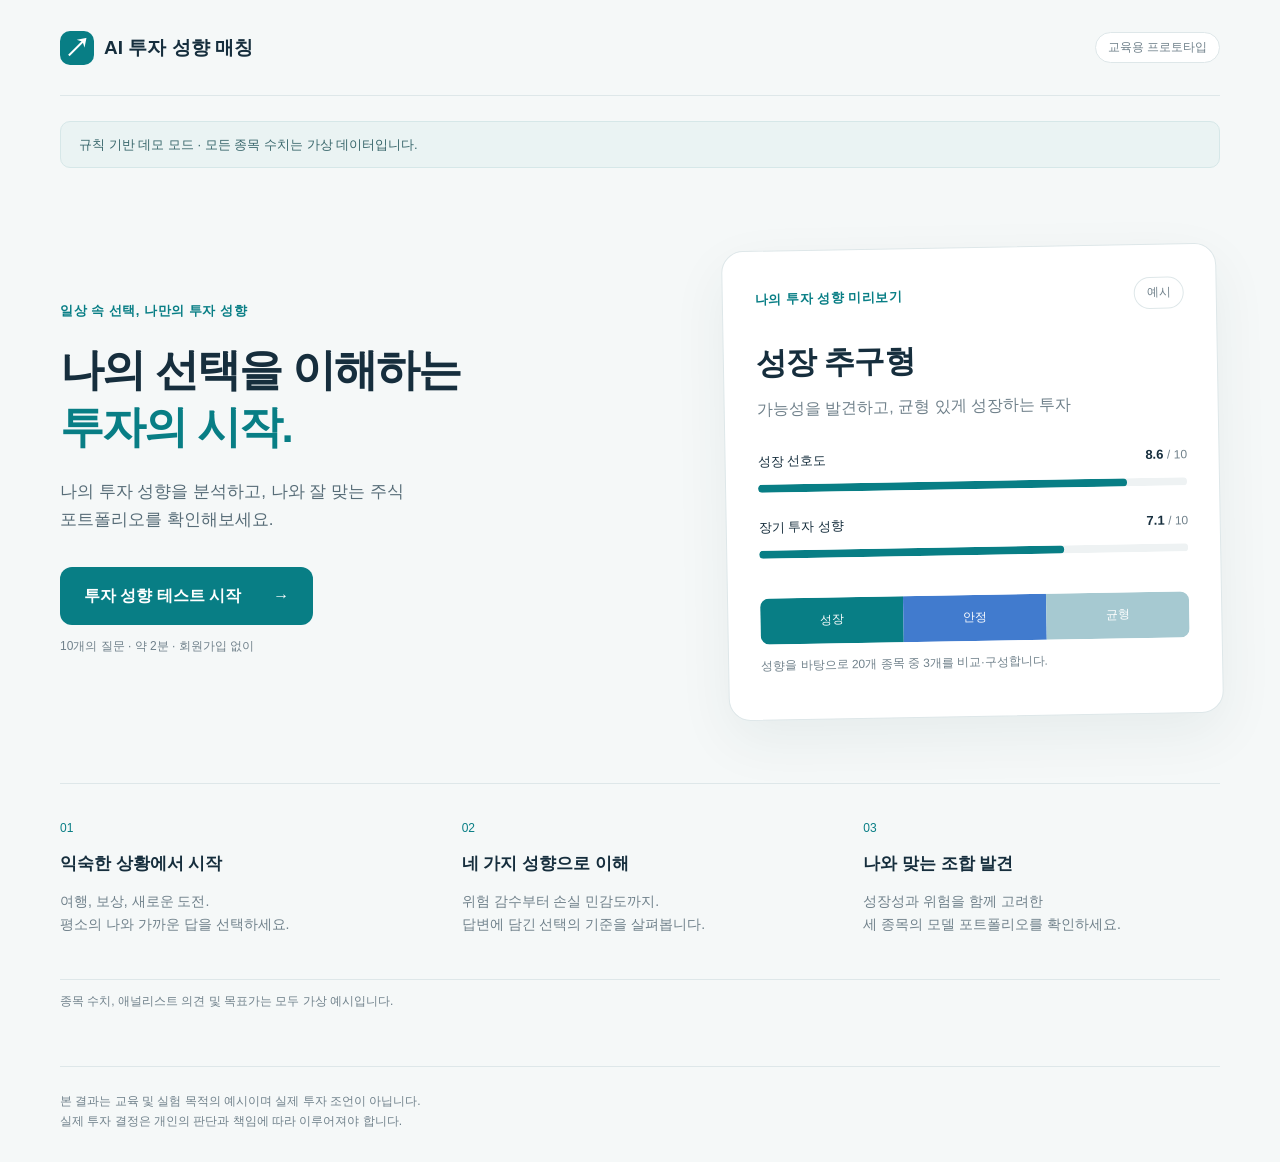
==== index.html @ 491855bf "Add files via upload" ====
<!doctype html><html lang="ko"><head><meta charset="utf-8"><meta name="viewport" content="width=device-width,initial-scale=1"><title>AI 투자 성향 매칭</title><meta name="description" content="10가지 일상 속 선택으로 알아보는 투자 성향과 교육용 모델 포트폴리오"><link rel="stylesheet" href="./static/css/style.css"><script defer src="./static/js/pages-data.js"></script><script defer src="./static/js/pages-logic.js"></script><script defer src="./static/js/pages.js"></script></head><body><header><a class="brand" href="#home"><span class="brand-mark">↗</span> AI 투자 성향 매칭</a><span class="pill">교육용 프로토타입</span></header><main><div class="notice">규칙 기반 데모 모드 · 모든 종목 수치는 가상 데이터입니다.</div><div id="view-home">
<section class="hero"><div><span class="eyebrow">일상 속 선택, 나만의 투자 성향</span><h1>나의 선택을 이해하는<br><em>투자의 시작.</em></h1><p class="lead">나의 투자 성향을 분석하고, 나와 잘 맞는 주식 포트폴리오를 확인해보세요.</p><a class="button" href="#test">투자 성향 테스트 시작 <span>→</span></a><p class="muted small">10개의 질문 · 약 2분 · 회원가입 없이</p></div>
<div class="preview card"><div class="row"><span class="eyebrow">나의 투자 성향 미리보기</span><span class="pill">예시</span></div><h2>성장 추구형</h2><p class="muted">가능성을 발견하고, 균형 있게 성장하는 투자</p><div class="sample-bars"><div><span>성장 선호도</span><b>8.6 <small>/ 10</small></b></div><progress max="10" value="8.6"></progress><div><span>장기 투자 성향</span><b>7.1 <small>/ 10</small></b></div><progress max="10" value="7.1"></progress></div><div class="mini-allocation"><span>성장</span><span>안정</span><span>균형</span></div><p class="small muted">성향을 바탕으로 20개 종목 중 3개를 비교·구성합니다.</p></div></section>
<section class="features"><div><span>01</span><h3>익숙한 상황에서 시작</h3><p>여행, 보상, 새로운 도전.<br>평소의 나와 가까운 답을 선택하세요.</p></div><div><span>02</span><h3>네 가지 성향으로 이해</h3><p>위험 감수부터 손실 민감도까지.<br>답변에 담긴 선택의 기준을 살펴봅니다.</p></div><div><span>03</span><h3>나와 맞는 조합 발견</h3><p>성장성과 위험을 함께 고려한<br>세 종목의 모델 포트폴리오를 확인하세요.</p></div></section><p class="small muted">종목 수치, 애널리스트 의견 및 목표가는 모두 가상 예시입니다.</p>
</div><div id="view-test" hidden><section class="narrow"><div class="page-heading"><span class="eyebrow">나를 알아보는 10가지 선택</span><h1>평소의 나와<br>가장 가까운 답을 골라주세요.</h1><p class="muted">정답은 없어요. 편안하게 선택해주세요.</p></div><form id="quiz" class="card">
<div class="row"><strong id="question-count">질문 1 / 10</strong><span class="muted small">투자 성향 테스트</span></div><progress id="quiz-progress" max="10" value="1"></progress>
<fieldset data-question="0" ><legend>친구와 여행을 간다면 어떤 쪽이 더 끌리나요?</legend><label class="option"><input type="radio" name="q1" value="0"><span class="option-letter">A</span><span>일정과 숙소가 모두 확정된 편안한 여행</span></label><label class="option"><input type="radio" name="q1" value="1"><span class="option-letter">B</span><span>계획은 있지만 즉흥적인 선택도 가능한 여행</span></label><label class="option"><input type="radio" name="q1" value="2"><span class="option-letter">C</span><span>변수는 많지만 특별한 경험을 할 수 있는 여행</span></label></fieldset><fieldset data-question="1" hidden><legend>두 가지 이상의 보상 중 하나를 고를 수 있다면?</legend><label class="option"><input type="radio" name="q2" value="0"><span class="option-letter">A</span><span>무조건 5만 원</span></label><label class="option"><input type="radio" name="q2" value="1"><span class="option-letter">B</span><span>50% 확률로 12만 원</span></label><label class="option"><input type="radio" name="q2" value="2"><span class="option-letter">C</span><span>20% 확률로 30만 원</span></label></fieldset><fieldset data-question="2" hidden><legend>사고 싶은 10만 원짜리 물건이 6개월 뒤 7만 원이 된다면?</legend><label class="option"><input type="radio" name="q3" value="0"><span class="option-letter">A</span><span>지금 산다</span></label><label class="option"><input type="radio" name="q3" value="1"><span class="option-letter">B</span><span>조금 고민한다</span></label><label class="option"><input type="radio" name="q3" value="2"><span class="option-letter">C</span><span>6개월 기다린다</span></label></fieldset><fieldset data-question="3" hidden><legend>게임에서 아이템 강화에 실패하면 아이템이 사라질 수도 있다면?</legend><label class="option"><input type="radio" name="q4" value="0"><span class="option-letter">A</span><span>안전한 단계에서 멈춘다</span></label><label class="option"><input type="radio" name="q4" value="1"><span class="option-letter">B</span><span>성공 확률을 보고 몇 번 더 시도한다</span></label><label class="option"><input type="radio" name="q4" value="2"><span class="option-letter">C</span><span>성공하면 강해지므로 계속 도전한다</span></label></fieldset><fieldset data-question="4" hidden><legend>새로운 프로젝트를 고를 때 어떤 쪽이 더 끌리나요?</legend><label class="option"><input type="radio" name="q5" value="0"><span class="option-letter">A</span><span>결과가 예측 가능하고 안정적인 프로젝트</span></label><label class="option"><input type="radio" name="q5" value="1"><span class="option-letter">B</span><span>안정성과 가능성이 적당히 섞인 프로젝트</span></label><label class="option"><input type="radio" name="q5" value="2"><span class="option-letter">C</span><span>실패할 수 있지만 성공하면 크게 주목받는 프로젝트</span></label></fieldset><fieldset data-question="5" hidden><legend>100만 원을 받았는데 당장 쓸 필요는 없다면?</legend><label class="option"><input type="radio" name="q6" value="0"><span class="option-letter">A</span><span>언제든 사용할 수 있는 곳에 둔다</span></label><label class="option"><input type="radio" name="q6" value="1"><span class="option-letter">B</span><span>일부는 보관하고 일부는 장기적으로 묶는다</span></label><label class="option"><input type="radio" name="q6" value="2"><span class="option-letter">C</span><span>오래 기다려도 더 큰 보상을 기대하는 곳에 둔다</span></label></fieldset><fieldset data-question="6" hidden><legend>내가 선택한 것이 20% 정도 손해를 봤다면?</legend><label class="option"><input type="radio" name="q7" value="0"><span class="option-letter">A</span><span>더 큰 손실이 걱정되어 바로 정리한다</span></label><label class="option"><input type="radio" name="q7" value="1"><span class="option-letter">B</span><span>상황을 다시 확인한 후 결정한다</span></label><label class="option"><input type="radio" name="q7" value="2"><span class="option-letter">C</span><span>장기적인 가능성이 있다면 계속 기다린다</span></label></fieldset><fieldset data-question="7" hidden><legend>새로운 기술 제품이 출시되었을 때 나는?</legend><label class="option"><input type="radio" name="q8" value="0"><span class="option-letter">A</span><span>충분히 검증된 후 구매한다</span></label><label class="option"><input type="radio" name="q8" value="1"><span class="option-letter">B</span><span>후기와 평가를 본 뒤 구매한다</span></label><label class="option"><input type="radio" name="q8" value="2"><span class="option-letter">C</span><span>새로운 기술이면 초기부터 사용한다</span></label></fieldset><fieldset data-question="8" hidden><legend>직업을 고른다면 어떤 쪽이 더 끌리나요?</legend><label class="option"><input type="radio" name="q9" value="0"><span class="option-letter">A</span><span>연봉은 일정하지만 매우 안정적인 직업</span></label><label class="option"><input type="radio" name="q9" value="1"><span class="option-letter">B</span><span>안정성과 성과 보상이 적당히 섞인 직업</span></label><label class="option"><input type="radio" name="q9" value="2"><span class="option-letter">C</span><span>수입 변동은 크지만 성공하면 많이 벌 수 있는 직업</span></label></fieldset><fieldset data-question="9" hidden><legend>계획대로 일이 진행되지 않을 때 나는?</legend><label class="option"><input type="radio" name="q10" value="0"><span class="option-letter">A</span><span>최대한 원래 계획으로 돌아가려고 한다</span></label><label class="option"><input type="radio" name="q10" value="1"><span class="option-letter">B</span><span>상황을 보고 유연하게 수정한다</span></label><label class="option"><input type="radio" name="q10" value="2"><span class="option-letter">C</span><span>예상 밖의 변화도 새로운 기회라고 생각한다</span></label></fieldset>
<div class="quiz-nav"><button class="secondary" type="button" id="previous" disabled>← 이전</button><button type="button" id="next">다음 질문 →</button></div><p id="quiz-error" class="error" role="alert"></p></form><p class="small muted">이 데모는 브라우저 안에서만 분석하며 답변을 외부로 전송하지 않습니다.<br>투자 예정 금액은 브라우저에서만 계산하며 전송하지 않습니다.</p><noscript>설문 진행을 위해 JavaScript를 활성화해주세요.</noscript></section></div><div id="view-analyzing" hidden><section class="narrow analysis card" id="analysis"><div class="spinner" aria-hidden="true"></div><span class="eyebrow">나의 선택을 연결하는 중</span><h1 id="analysis-title" aria-live="polite">투자 성향을 분석하고 있습니다...</h1><p class="muted">답변에 담긴 성향과 종목의 특성을 차근차근 비교합니다.</p><ol class="steps"><li id="stage-profile" class="active">투자 성향 분석 중</li><li id="stage-portfolio">주식 데이터 비교 및 포트폴리오 구성 대기</li></ol><progress id="analysis-progress" value="15" max="100"></progress><p class="small muted">규칙 기반 데모 분석을 진행하고 있습니다.</p><p id="analysis-error" class="error" role="alert"></p><a href="#test" class="secondary">테스트로 돌아가기</a></section></div><div id="view-result" hidden></div><noscript>테스트를 이용하려면 브라우저의 JavaScript를 활성화해주세요.</noscript></main><footer>본 결과는 교육 및 실험 목적의 예시이며 실제 투자 조언이 아닙니다.<br>실제 투자 결정은 개인의 판단과 책임에 따라 이루어져야 합니다.</footer></body></html>
---- static/css/style.css ----
:root{--ink:#162e3d;--muted:#70818b;--teal:#087e85;--blue:#417bce;--line:#deE7e9;--bg:#f5f8f8}*{box-sizing:border-box}body{margin:0;background:var(--bg);color:var(--ink);font-family:Pretendard,-apple-system,BlinkMacSystemFont,"Apple SD Gothic Neo","Noto Sans KR",sans-serif;line-height:1.65;word-break:keep-all}header,main,footer{max-width:1160px;margin:auto}header{height:96px;display:flex;align-items:center;justify-content:space-between;border-bottom:1px solid var(--line)}a{color:inherit;text-decoration:none}button,input{font:inherit}button,.button{cursor:pointer;border:0;background:var(--teal);color:white;border-radius:12px;padding:16px 24px;font-weight:700;display:inline-flex;gap:32px;align-items:center;justify-content:center;transition:background .2s}button:hover,.button:hover{background:#05636a}.button{margin-top:20px}button:disabled{opacity:.4;cursor:default}.brand{display:flex;align-items:center;gap:10px;font-weight:800;font-size:19px}.brand-mark{background:var(--teal);color:white;width:34px;height:34px;border-radius:10px;text-align:center;font-size:26px;line-height:34px}.pill{border:1px solid var(--line);background:#fff;border-radius:30px;padding:5px 12px;font-size:12px;color:var(--muted);white-space:nowrap}main{min-height:65vh;padding-top:25px}.notice{background:#eaf3f3;color:#38666b;border:1px solid #d6e7e8;font-size:13px;padding:12px 18px;border-radius:10px;margin-bottom:24px}.hero{display:grid;grid-template-columns:1.2fr 1fr;gap:70px;align-items:center;padding:55px 0 65px}.eyebrow{font-size:13px;color:var(--teal);font-weight:750;letter-spacing:.04em}h1{font-size:44px;line-height:1.3;letter-spacing:-1.8px;margin:18px 0 23px}em{color:var(--teal);font-style:normal}h2{font-size:27px;letter-spacing:-.8px;line-height:1.4}h3{font-size:20px}p{margin:12px 0}.lead{font-size:17px;color:#586d78;max-width:440px}.muted,small{color:var(--muted)}.small,small{font-size:12px}small{font-weight:400}.card{background:white;border:1px solid var(--line);border-radius:22px;padding:32px;box-shadow:0 12px 35px #17353b05}.preview{box-shadow:0 20px 55px #123a4510;transform:rotate(-1deg)}.preview h2{font-size:31px;margin-bottom:8px}.row{display:flex;justify-content:space-between;align-items:center;gap:12px}.sample-bars{padding:16px 0}.sample-bars>div{display:flex;justify-content:space-between;font-size:13px}progress{appearance:none;width:100%;height:8px;border:none;border-radius:8px;overflow:hidden;display:block;margin:12px 0 24px;background:#eef2f3}progress::-webkit-progress-bar{background:#eef2f3}progress::-webkit-progress-value{background:var(--teal);border-radius:8px}progress::-moz-progress-bar{background:var(--teal)}.mini-allocation{display:flex;border-radius:9px;overflow:hidden}.mini-allocation span{padding:13px;width:33.333%;background:var(--teal);color:white;text-align:center;font-size:12px}.mini-allocation span:nth-child(2){background:var(--blue)}.mini-allocation span:nth-child(3){background:#a6c9d1}.features{display:grid;grid-template-columns:repeat(3,1fr);border-top:1px solid var(--line);border-bottom:1px solid var(--line);padding:30px 0;gap:45px}.features span{font-size:12px;color:var(--teal)}.features h3{font-size:17px;margin:10px 0}.features p{font-size:14px;color:var(--muted)}footer{margin:55px auto 30px;padding-top:25px;border-top:1px solid var(--line);font-size:12px;color:var(--muted)}.narrow{max-width:730px;margin:25px auto 0}.page-heading h1{font-size:32px}.page-heading{margin-bottom:30px}fieldset{border:0;padding:15px 0;margin:0;min-width:0}fieldset[hidden]{display:none}legend{font-size:22px;font-weight:700;line-height:1.5;margin-bottom:18px}.option{display:flex;align-items:center;gap:14px;padding:17px 16px;border:1px solid var(--line);border-radius:12px;margin:12px 0;cursor:pointer;font-size:15px}.option input{accent-color:var(--teal);width:17px;height:17px;flex-shrink:0}.option:has(input:checked){border-color:var(--teal);background:#eff8f7}.option-letter{color:var(--teal);font-size:12px;font-weight:700}.quiz-nav{display:flex;justify-content:space-between;gap:12px;margin-top:22px}.secondary{background:white;color:var(--ink);border:1px solid var(--line);border-radius:10px;padding:11px 16px;font-size:13px;display:inline-block}.secondary:hover{background:#eaf1f1}.error{color:#b34440;font-size:13px;min-height:0}.error:empty{display:none}.analysis{text-align:center;margin-top:60px;padding:50px}.analysis h1{font-size:27px}.spinner{width:48px;height:48px;border:4px solid #dceced;border-top-color:var(--teal);border-radius:50%;margin:0 auto 25px;animation:spin 1s linear infinite}@keyframes spin{to{transform:rotate(360deg)}}.steps{list-style:none;padding:15px 0;text-align:left}.steps li{padding:14px 18px;margin:10px 0;border-radius:10px;background:#f5f7f7;color:var(--muted);font-size:14px}.steps .active{background:#edf7f6;color:var(--teal)}.steps .done{color:var(--teal)}.result-heading{margin:20px 0 30px}.result-heading h1{font-size:32px;margin-bottom:0}.result-grid{display:grid;grid-template-columns:.9fr 1.1fr;gap:22px}.profile{background:#ecf5f4}.profile h2{font-size:34px;color:#126870}.profile p{font-size:15px;color:#567078}.scores{margin-top:30px}.scores .row{font-size:13px}.allocation-bar{display:flex;border-radius:13px;overflow:hidden;margin:30px 0 16px;height:65px}.allocation-bar div{display:flex;align-items:center;justify-content:center;background:var(--teal);color:white;font-size:20px;font-weight:700}.allocation-bar div:nth-child(2),.color-2{background:var(--blue)!important}.allocation-bar div:nth-child(3),.color-3{background:#87b2bd!important}.legend{display:flex;justify-content:space-between;gap:10px;font-size:12px}.legend span{display:flex;align-items:center;gap:7px}.legend i{display:inline-block;width:8px;height:8px;border-radius:50%;background:var(--teal)}.amount-box{border-top:1px solid var(--line);margin-top:25px;padding-top:20px}.amount-box label{font-size:13px;font-weight:700}.amount-input{display:flex;align-items:center;gap:10px;background:#f5f8f8;border:1px solid var(--line);border-radius:9px;padding:10px 14px;margin-top:8px}.amount-input input{width:100%;border:0;background:none;font-size:22px;color:var(--ink);outline-offset:4px}.amounts{display:grid;grid-template-columns:repeat(3,1fr);gap:12px;margin-top:18px}.amounts span{font-size:12px;color:var(--muted);display:block}.amounts strong{font-size:14px}.section-heading{display:flex;justify-content:space-between;align-items:center;margin-top:35px}.stock-grid{display:grid;grid-template-columns:repeat(3,1fr);gap:20px}.stock-card{padding:25px}.ticker{display:inline-block;background:var(--teal);color:white;padding:5px 10px;border-radius:7px;font-weight:700;font-size:12px}.stock-card h3{margin-bottom:0}.weight{font-size:38px;letter-spacing:-1px;margin:12px 0}.weight small{font-size:13px;letter-spacing:0;margin-left:5px}dl{font-size:12px}dl div{display:flex;justify-content:space-between;gap:10px;margin:11px 0}dt{color:var(--muted)}dd{margin:0;font-weight:600;text-align:right}.reason{border-top:1px solid var(--line);padding-top:15px;margin-top:20px}.reason h4{font-size:13px;margin:0}.reason p{font-size:13px;color:#647a84;line-height:1.8}.explanation{margin-top:24px}.explanation h2{font-size:22px}.explanation p{font-size:14px}a:focus-visible,button:focus-visible,input:focus-visible{outline:3px solid #62b6cf;outline-offset:4px}@media(max-width:1200px){header,main,footer{margin-left:28px;margin-right:28px}}@media(max-width:760px){header{height:76px}.brand{font-size:15px}.brand-mark{width:29px;height:29px;line-height:29px}.pill{font-size:10px;padding:4px 9px}.hero{grid-template-columns:1fr;gap:30px;padding:30px 0}h1{font-size:35px}.preview{transform:none}.features{gap:20px;grid-template-columns:1fr}.features div+div{border-top:1px solid var(--line);padding-top:20px}.result-grid,.stock-grid{grid-template-columns:1fr}.result-heading{align-items:flex-start}.result-heading h1{font-size:25px}.card{padding:24px}.section-heading{display:block;margin-bottom:20px}.section-heading h2{margin-bottom:0}.analysis{padding:30px 22px;margin-top:30px}.analysis h1{font-size:22px}.page-heading h1{font-size:27px}legend{font-size:20px}.option{font-size:14px;padding:14px 10px}.option-letter{display:none}.amounts{gap:6px}.amounts strong{font-size:12px}.legend{font-size:11px;gap:4px}header,main,footer{margin-left:18px;margin-right:18px}.notice{font-size:12px}button{padding:13px 16px}.result-heading .secondary{white-space:nowrap;padding:8px;font-size:11px}}@media(prefers-reduced-motion:reduce){*{animation:none!important;transition:none!important}}
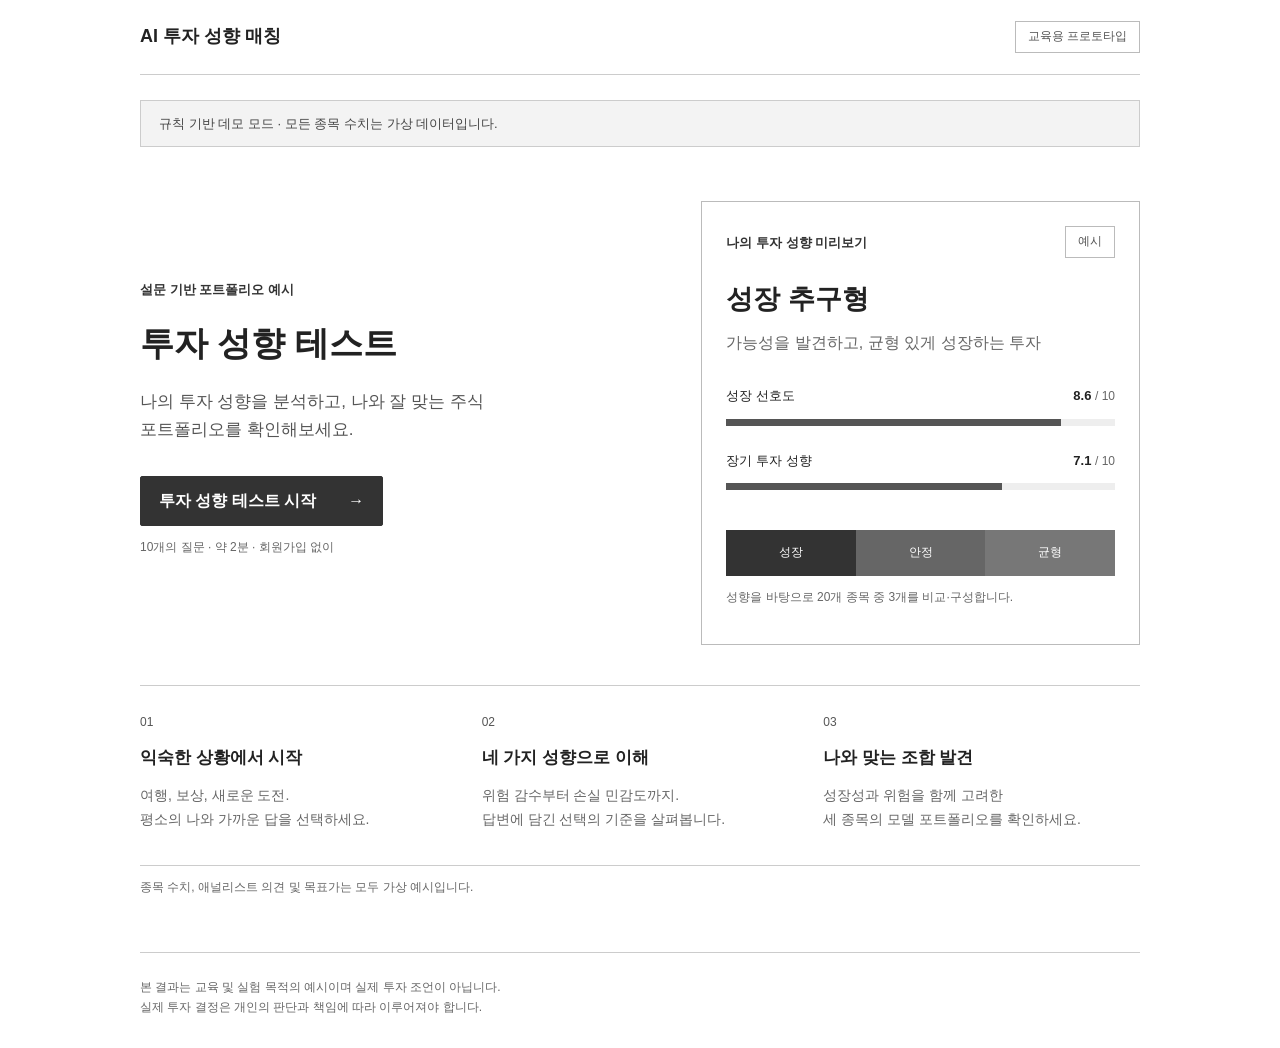
==== commit b3b6235e: "Add files via upload" ====
--- a/index.html
+++ b/index.html
@@ -1,5 +1,5 @@
 <!doctype html><html lang="ko"><head><meta charset="utf-8"><meta name="viewport" content="width=device-width,initial-scale=1"><title>AI 투자 성향 매칭</title><meta name="description" content="10가지 일상 속 선택으로 알아보는 투자 성향과 교육용 모델 포트폴리오"><link rel="stylesheet" href="./static/css/style.css"><script defer src="./static/js/pages-data.js"></script><script defer src="./static/js/pages-logic.js"></script><script defer src="./static/js/pages.js"></script></head><body><header><a class="brand" href="#home"><span class="brand-mark">↗</span> AI 투자 성향 매칭</a><span class="pill">교육용 프로토타입</span></header><main><div class="notice">규칙 기반 데모 모드 · 모든 종목 수치는 가상 데이터입니다.</div><div id="view-home">
-<section class="hero"><div><span class="eyebrow">일상 속 선택, 나만의 투자 성향</span><h1>나의 선택을 이해하는<br><em>투자의 시작.</em></h1><p class="lead">나의 투자 성향을 분석하고, 나와 잘 맞는 주식 포트폴리오를 확인해보세요.</p><a class="button" href="#test">투자 성향 테스트 시작 <span>→</span></a><p class="muted small">10개의 질문 · 약 2분 · 회원가입 없이</p></div>
+<section class="hero"><div><span class="eyebrow">설문 기반 포트폴리오 예시</span><h1>투자 성향 테스트</h1><p class="lead">나의 투자 성향을 분석하고, 나와 잘 맞는 주식 포트폴리오를 확인해보세요.</p><a class="button" href="#test">투자 성향 테스트 시작 <span>→</span></a><p class="muted small">10개의 질문 · 약 2분 · 회원가입 없이</p></div>
 <div class="preview card"><div class="row"><span class="eyebrow">나의 투자 성향 미리보기</span><span class="pill">예시</span></div><h2>성장 추구형</h2><p class="muted">가능성을 발견하고, 균형 있게 성장하는 투자</p><div class="sample-bars"><div><span>성장 선호도</span><b>8.6 <small>/ 10</small></b></div><progress max="10" value="8.6"></progress><div><span>장기 투자 성향</span><b>7.1 <small>/ 10</small></b></div><progress max="10" value="7.1"></progress></div><div class="mini-allocation"><span>성장</span><span>안정</span><span>균형</span></div><p class="small muted">성향을 바탕으로 20개 종목 중 3개를 비교·구성합니다.</p></div></section>
 <section class="features"><div><span>01</span><h3>익숙한 상황에서 시작</h3><p>여행, 보상, 새로운 도전.<br>평소의 나와 가까운 답을 선택하세요.</p></div><div><span>02</span><h3>네 가지 성향으로 이해</h3><p>위험 감수부터 손실 민감도까지.<br>답변에 담긴 선택의 기준을 살펴봅니다.</p></div><div><span>03</span><h3>나와 맞는 조합 발견</h3><p>성장성과 위험을 함께 고려한<br>세 종목의 모델 포트폴리오를 확인하세요.</p></div></section><p class="small muted">종목 수치, 애널리스트 의견 및 목표가는 모두 가상 예시입니다.</p>
 </div><div id="view-test" hidden><section class="narrow"><div class="page-heading"><span class="eyebrow">나를 알아보는 10가지 선택</span><h1>평소의 나와<br>가장 가까운 답을 골라주세요.</h1><p class="muted">정답은 없어요. 편안하게 선택해주세요.</p></div><form id="quiz" class="card">
--- a/static/css/style.css
+++ b/static/css/style.css
@@ -1 +1,50 @@
 :root{--ink:#162e3d;--muted:#70818b;--teal:#087e85;--blue:#417bce;--line:#deE7e9;--bg:#f5f8f8}*{box-sizing:border-box}body{margin:0;background:var(--bg);color:var(--ink);font-family:Pretendard,-apple-system,BlinkMacSystemFont,"Apple SD Gothic Neo","Noto Sans KR",sans-serif;line-height:1.65;word-break:keep-all}header,main,footer{max-width:1160px;margin:auto}header{height:96px;display:flex;align-items:center;justify-content:space-between;border-bottom:1px solid var(--line)}a{color:inherit;text-decoration:none}button,input{font:inherit}button,.button{cursor:pointer;border:0;background:var(--teal);color:white;border-radius:12px;padding:16px 24px;font-weight:700;display:inline-flex;gap:32px;align-items:center;justify-content:center;transition:background .2s}button:hover,.button:hover{background:#05636a}.button{margin-top:20px}button:disabled{opacity:.4;cursor:default}.brand{display:flex;align-items:center;gap:10px;font-weight:800;font-size:19px}.brand-mark{background:var(--teal);color:white;width:34px;height:34px;border-radius:10px;text-align:center;font-size:26px;line-height:34px}.pill{border:1px solid var(--line);background:#fff;border-radius:30px;padding:5px 12px;font-size:12px;color:var(--muted);white-space:nowrap}main{min-height:65vh;padding-top:25px}.notice{background:#eaf3f3;color:#38666b;border:1px solid #d6e7e8;font-size:13px;padding:12px 18px;border-radius:10px;margin-bottom:24px}.hero{display:grid;grid-template-columns:1.2fr 1fr;gap:70px;align-items:center;padding:55px 0 65px}.eyebrow{font-size:13px;color:var(--teal);font-weight:750;letter-spacing:.04em}h1{font-size:44px;line-height:1.3;letter-spacing:-1.8px;margin:18px 0 23px}em{color:var(--teal);font-style:normal}h2{font-size:27px;letter-spacing:-.8px;line-height:1.4}h3{font-size:20px}p{margin:12px 0}.lead{font-size:17px;color:#586d78;max-width:440px}.muted,small{color:var(--muted)}.small,small{font-size:12px}small{font-weight:400}.card{background:white;border:1px solid var(--line);border-radius:22px;padding:32px;box-shadow:0 12px 35px #17353b05}.preview{box-shadow:0 20px 55px #123a4510;transform:rotate(-1deg)}.preview h2{font-size:31px;margin-bottom:8px}.row{display:flex;justify-content:space-between;align-items:center;gap:12px}.sample-bars{padding:16px 0}.sample-bars>div{display:flex;justify-content:space-between;font-size:13px}progress{appearance:none;width:100%;height:8px;border:none;border-radius:8px;overflow:hidden;display:block;margin:12px 0 24px;background:#eef2f3}progress::-webkit-progress-bar{background:#eef2f3}progress::-webkit-progress-value{background:var(--teal);border-radius:8px}progress::-moz-progress-bar{background:var(--teal)}.mini-allocation{display:flex;border-radius:9px;overflow:hidden}.mini-allocation span{padding:13px;width:33.333%;background:var(--teal);color:white;text-align:center;font-size:12px}.mini-allocation span:nth-child(2){background:var(--blue)}.mini-allocation span:nth-child(3){background:#a6c9d1}.features{display:grid;grid-template-columns:repeat(3,1fr);border-top:1px solid var(--line);border-bottom:1px solid var(--line);padding:30px 0;gap:45px}.features span{font-size:12px;color:var(--teal)}.features h3{font-size:17px;margin:10px 0}.features p{font-size:14px;color:var(--muted)}footer{margin:55px auto 30px;padding-top:25px;border-top:1px solid var(--line);font-size:12px;color:var(--muted)}.narrow{max-width:730px;margin:25px auto 0}.page-heading h1{font-size:32px}.page-heading{margin-bottom:30px}fieldset{border:0;padding:15px 0;margin:0;min-width:0}fieldset[hidden]{display:none}legend{font-size:22px;font-weight:700;line-height:1.5;margin-bottom:18px}.option{display:flex;align-items:center;gap:14px;padding:17px 16px;border:1px solid var(--line);border-radius:12px;margin:12px 0;cursor:pointer;font-size:15px}.option input{accent-color:var(--teal);width:17px;height:17px;flex-shrink:0}.option:has(input:checked){border-color:var(--teal);background:#eff8f7}.option-letter{color:var(--teal);font-size:12px;font-weight:700}.quiz-nav{display:flex;justify-content:space-between;gap:12px;margin-top:22px}.secondary{background:white;color:var(--ink);border:1px solid var(--line);border-radius:10px;padding:11px 16px;font-size:13px;display:inline-block}.secondary:hover{background:#eaf1f1}.error{color:#b34440;font-size:13px;min-height:0}.error:empty{display:none}.analysis{text-align:center;margin-top:60px;padding:50px}.analysis h1{font-size:27px}.spinner{width:48px;height:48px;border:4px solid #dceced;border-top-color:var(--teal);border-radius:50%;margin:0 auto 25px;animation:spin 1s linear infinite}@keyframes spin{to{transform:rotate(360deg)}}.steps{list-style:none;padding:15px 0;text-align:left}.steps li{padding:14px 18px;margin:10px 0;border-radius:10px;background:#f5f7f7;color:var(--muted);font-size:14px}.steps .active{background:#edf7f6;color:var(--teal)}.steps .done{color:var(--teal)}.result-heading{margin:20px 0 30px}.result-heading h1{font-size:32px;margin-bottom:0}.result-grid{display:grid;grid-template-columns:.9fr 1.1fr;gap:22px}.profile{background:#ecf5f4}.profile h2{font-size:34px;color:#126870}.profile p{font-size:15px;color:#567078}.scores{margin-top:30px}.scores .row{font-size:13px}.allocation-bar{display:flex;border-radius:13px;overflow:hidden;margin:30px 0 16px;height:65px}.allocation-bar div{display:flex;align-items:center;justify-content:center;background:var(--teal);color:white;font-size:20px;font-weight:700}.allocation-bar div:nth-child(2),.color-2{background:var(--blue)!important}.allocation-bar div:nth-child(3),.color-3{background:#87b2bd!important}.legend{display:flex;justify-content:space-between;gap:10px;font-size:12px}.legend span{display:flex;align-items:center;gap:7px}.legend i{display:inline-block;width:8px;height:8px;border-radius:50%;background:var(--teal)}.amount-box{border-top:1px solid var(--line);margin-top:25px;padding-top:20px}.amount-box label{font-size:13px;font-weight:700}.amount-input{display:flex;align-items:center;gap:10px;background:#f5f8f8;border:1px solid var(--line);border-radius:9px;padding:10px 14px;margin-top:8px}.amount-input input{width:100%;border:0;background:none;font-size:22px;color:var(--ink);outline-offset:4px}.amounts{display:grid;grid-template-columns:repeat(3,1fr);gap:12px;margin-top:18px}.amounts span{font-size:12px;color:var(--muted);display:block}.amounts strong{font-size:14px}.section-heading{display:flex;justify-content:space-between;align-items:center;margin-top:35px}.stock-grid{display:grid;grid-template-columns:repeat(3,1fr);gap:20px}.stock-card{padding:25px}.ticker{display:inline-block;background:var(--teal);color:white;padding:5px 10px;border-radius:7px;font-weight:700;font-size:12px}.stock-card h3{margin-bottom:0}.weight{font-size:38px;letter-spacing:-1px;margin:12px 0}.weight small{font-size:13px;letter-spacing:0;margin-left:5px}dl{font-size:12px}dl div{display:flex;justify-content:space-between;gap:10px;margin:11px 0}dt{color:var(--muted)}dd{margin:0;font-weight:600;text-align:right}.reason{border-top:1px solid var(--line);padding-top:15px;margin-top:20px}.reason h4{font-size:13px;margin:0}.reason p{font-size:13px;color:#647a84;line-height:1.8}.explanation{margin-top:24px}.explanation h2{font-size:22px}.explanation p{font-size:14px}a:focus-visible,button:focus-visible,input:focus-visible{outline:3px solid #62b6cf;outline-offset:4px}@media(max-width:1200px){header,main,footer{margin-left:28px;margin-right:28px}}@media(max-width:760px){header{height:76px}.brand{font-size:15px}.brand-mark{width:29px;height:29px;line-height:29px}.pill{font-size:10px;padding:4px 9px}.hero{grid-template-columns:1fr;gap:30px;padding:30px 0}h1{font-size:35px}.preview{transform:none}.features{gap:20px;grid-template-columns:1fr}.features div+div{border-top:1px solid var(--line);padding-top:20px}.result-grid,.stock-grid{grid-template-columns:1fr}.result-heading{align-items:flex-start}.result-heading h1{font-size:25px}.card{padding:24px}.section-heading{display:block;margin-bottom:20px}.section-heading h2{margin-bottom:0}.analysis{padding:30px 22px;margin-top:30px}.analysis h1{font-size:22px}.page-heading h1{font-size:27px}legend{font-size:20px}.option{font-size:14px;padding:14px 10px}.option-letter{display:none}.amounts{gap:6px}.amounts strong{font-size:12px}.legend{font-size:11px;gap:4px}header,main,footer{margin-left:18px;margin-right:18px}.notice{font-size:12px}button{padding:13px 16px}.result-heading .secondary{white-space:nowrap;padding:8px;font-size:11px}}@media(prefers-reduced-motion:reduce){*{animation:none!important;transition:none!important}}
+
+/* 단순한 흑백 화면: 색상과 장식만 변경, 기존 기능 유지 */
+:root{--ink:#222;--muted:#666;--teal:#333;--blue:#666;--line:#ccc;--bg:#fff}
+body{background:#fff;font-family:Arial,"Apple SD Gothic Neo","Malgun Gothic",sans-serif}
+header,main,footer{max-width:1000px}
+header{height:75px}
+.brand{font-size:18px;font-weight:700}
+.brand-mark{display:none}
+.pill{border-radius:0;background:#fff;color:#555;border-color:#bbb}
+.notice{background:#f3f3f3;color:#444;border-color:#ccc;border-radius:0}
+h1,h2,h3{letter-spacing:0}
+h1{font-size:34px}
+h2{font-size:24px}
+em,.eyebrow{color:#333}
+.eyebrow{letter-spacing:0;font-weight:600}
+.lead,.profile p,.reason p{color:#555}
+.hero{gap:35px;padding:30px 0 40px}
+.card{border:1px solid #bbb;border-radius:0;padding:24px;box-shadow:none}
+.preview{transform:none;box-shadow:none}
+.preview h2,.profile h2{font-size:27px;color:#222}
+.profile{background:#f6f6f6}
+button,.button{background:#333;color:#fff;border:1px solid #333;border-radius:2px;padding:11px 18px;transition:none}
+button:hover,.button:hover{background:#555}
+.secondary{background:#fff;color:#222;border:1px solid #aaa;border-radius:2px;padding:9px 14px}
+.secondary:hover{background:#eee}
+progress{border-radius:0;background:#eee;height:7px}
+progress::-webkit-progress-bar{background:#eee}
+progress::-webkit-progress-value{background:#555;border-radius:0}
+progress::-moz-progress-bar{background:#555}
+.mini-allocation,.allocation-bar{border-radius:0}
+.mini-allocation span,.allocation-bar div,.ticker{background:#333;border-radius:0}
+.mini-allocation span:nth-child(2),.allocation-bar div:nth-child(2),.color-2{background:#666!important}
+.mini-allocation span:nth-child(3),.allocation-bar div:nth-child(3),.color-3{background:#777!important}
+.features{gap:25px;padding:22px 0}
+.features span{color:#555}
+.option{border-radius:0;border-color:#bbb;padding:13px}
+.option:has(input:checked){border-color:#333;background:#eee}
+.option-letter{color:#444}
+.option input{accent-color:#333}
+.amount-input{background:#fafafa;border-radius:0;border-color:#aaa}
+.steps li{border-radius:0;background:#f4f4f4;color:#666}
+.steps .active{background:#e8e8e8;color:#222}
+.steps .done{color:#222}
+.spinner{border-color:#ddd;border-top-color:#333}
+.analysis{padding:32px}
+.weight{font-size:32px;letter-spacing:0}
+.error{color:#222;font-weight:700}
+a:focus-visible,button:focus-visible,input:focus-visible{outline:2px solid #222;outline-offset:3px}
+@media(max-width:760px){h1{font-size:29px}.hero{gap:24px}.card{padding:20px}.brand{font-size:15px}}
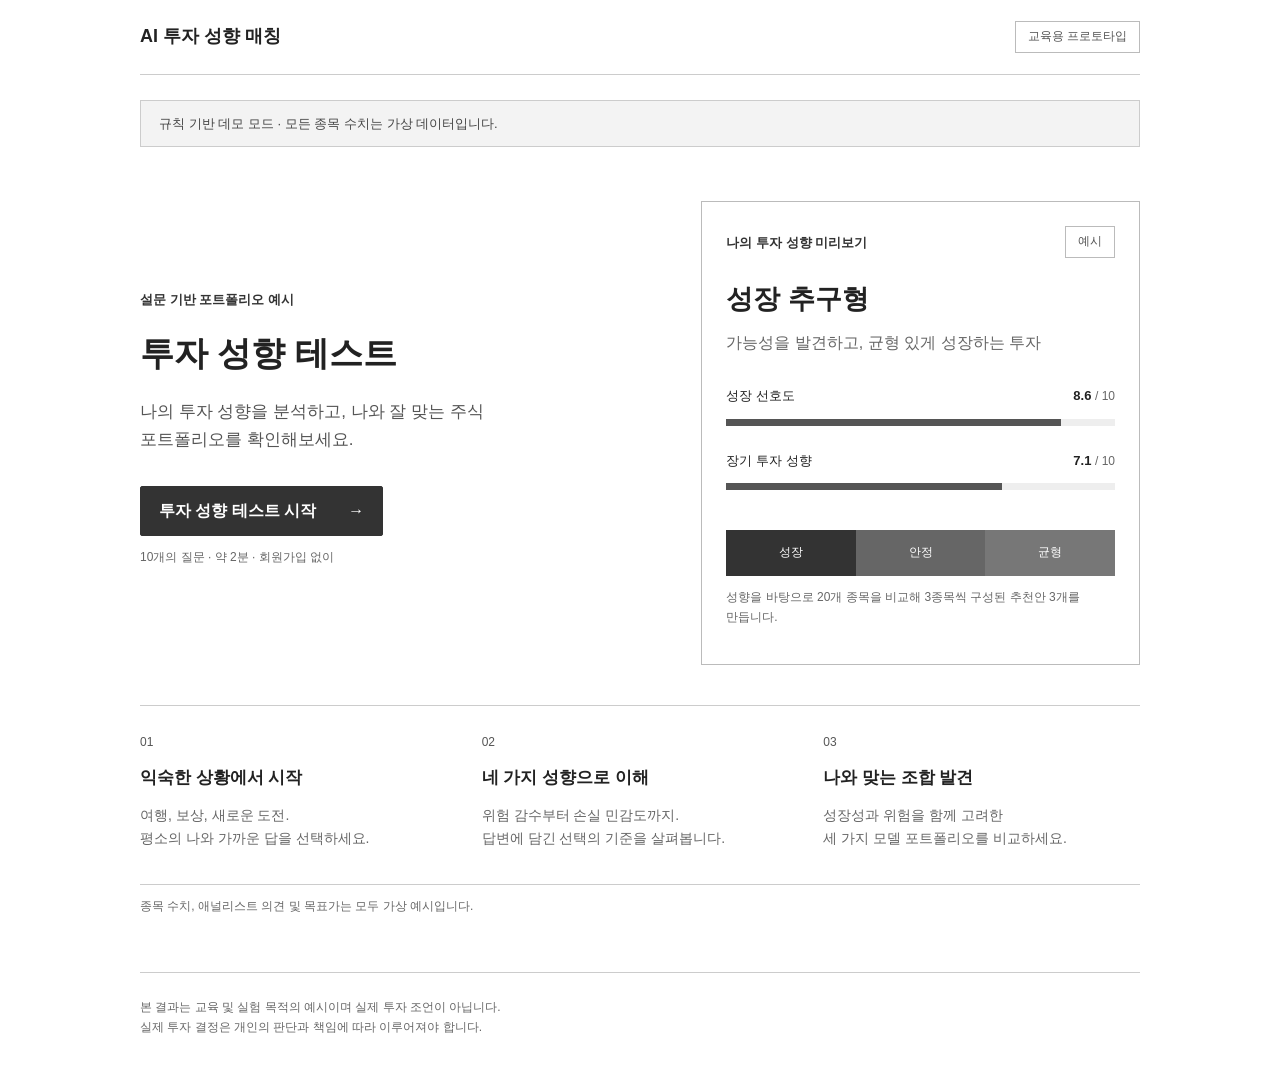
==== commit 1c09f553: "Add files via upload" ====
--- a/index.html
+++ b/index.html
@@ -1,7 +1,7 @@
 <!doctype html><html lang="ko"><head><meta charset="utf-8"><meta name="viewport" content="width=device-width,initial-scale=1"><title>AI 투자 성향 매칭</title><meta name="description" content="10가지 일상 속 선택으로 알아보는 투자 성향과 교육용 모델 포트폴리오"><link rel="stylesheet" href="./static/css/style.css"><script defer src="./static/js/pages-data.js"></script><script defer src="./static/js/pages-logic.js"></script><script defer src="./static/js/pages.js"></script></head><body><header><a class="brand" href="#home"><span class="brand-mark">↗</span> AI 투자 성향 매칭</a><span class="pill">교육용 프로토타입</span></header><main><div class="notice">규칙 기반 데모 모드 · 모든 종목 수치는 가상 데이터입니다.</div><div id="view-home">
 <section class="hero"><div><span class="eyebrow">설문 기반 포트폴리오 예시</span><h1>투자 성향 테스트</h1><p class="lead">나의 투자 성향을 분석하고, 나와 잘 맞는 주식 포트폴리오를 확인해보세요.</p><a class="button" href="#test">투자 성향 테스트 시작 <span>→</span></a><p class="muted small">10개의 질문 · 약 2분 · 회원가입 없이</p></div>
-<div class="preview card"><div class="row"><span class="eyebrow">나의 투자 성향 미리보기</span><span class="pill">예시</span></div><h2>성장 추구형</h2><p class="muted">가능성을 발견하고, 균형 있게 성장하는 투자</p><div class="sample-bars"><div><span>성장 선호도</span><b>8.6 <small>/ 10</small></b></div><progress max="10" value="8.6"></progress><div><span>장기 투자 성향</span><b>7.1 <small>/ 10</small></b></div><progress max="10" value="7.1"></progress></div><div class="mini-allocation"><span>성장</span><span>안정</span><span>균형</span></div><p class="small muted">성향을 바탕으로 20개 종목 중 3개를 비교·구성합니다.</p></div></section>
-<section class="features"><div><span>01</span><h3>익숙한 상황에서 시작</h3><p>여행, 보상, 새로운 도전.<br>평소의 나와 가까운 답을 선택하세요.</p></div><div><span>02</span><h3>네 가지 성향으로 이해</h3><p>위험 감수부터 손실 민감도까지.<br>답변에 담긴 선택의 기준을 살펴봅니다.</p></div><div><span>03</span><h3>나와 맞는 조합 발견</h3><p>성장성과 위험을 함께 고려한<br>세 종목의 모델 포트폴리오를 확인하세요.</p></div></section><p class="small muted">종목 수치, 애널리스트 의견 및 목표가는 모두 가상 예시입니다.</p>
+<div class="preview card"><div class="row"><span class="eyebrow">나의 투자 성향 미리보기</span><span class="pill">예시</span></div><h2>성장 추구형</h2><p class="muted">가능성을 발견하고, 균형 있게 성장하는 투자</p><div class="sample-bars"><div><span>성장 선호도</span><b>8.6 <small>/ 10</small></b></div><progress max="10" value="8.6"></progress><div><span>장기 투자 성향</span><b>7.1 <small>/ 10</small></b></div><progress max="10" value="7.1"></progress></div><div class="mini-allocation"><span>성장</span><span>안정</span><span>균형</span></div><p class="small muted">성향을 바탕으로 20개 종목을 비교해 3종목씩 구성된 추천안 3개를 만듭니다.</p></div></section>
+<section class="features"><div><span>01</span><h3>익숙한 상황에서 시작</h3><p>여행, 보상, 새로운 도전.<br>평소의 나와 가까운 답을 선택하세요.</p></div><div><span>02</span><h3>네 가지 성향으로 이해</h3><p>위험 감수부터 손실 민감도까지.<br>답변에 담긴 선택의 기준을 살펴봅니다.</p></div><div><span>03</span><h3>나와 맞는 조합 발견</h3><p>성장성과 위험을 함께 고려한<br>세 가지 모델 포트폴리오를 비교하세요.</p></div></section><p class="small muted">종목 수치, 애널리스트 의견 및 목표가는 모두 가상 예시입니다.</p>
 </div><div id="view-test" hidden><section class="narrow"><div class="page-heading"><span class="eyebrow">나를 알아보는 10가지 선택</span><h1>평소의 나와<br>가장 가까운 답을 골라주세요.</h1><p class="muted">정답은 없어요. 편안하게 선택해주세요.</p></div><form id="quiz" class="card">
 <div class="row"><strong id="question-count">질문 1 / 10</strong><span class="muted small">투자 성향 테스트</span></div><progress id="quiz-progress" max="10" value="1"></progress>
 <fieldset data-question="0" ><legend>친구와 여행을 간다면 어떤 쪽이 더 끌리나요?</legend><label class="option"><input type="radio" name="q1" value="0"><span class="option-letter">A</span><span>일정과 숙소가 모두 확정된 편안한 여행</span></label><label class="option"><input type="radio" name="q1" value="1"><span class="option-letter">B</span><span>계획은 있지만 즉흥적인 선택도 가능한 여행</span></label><label class="option"><input type="radio" name="q1" value="2"><span class="option-letter">C</span><span>변수는 많지만 특별한 경험을 할 수 있는 여행</span></label></fieldset><fieldset data-question="1" hidden><legend>두 가지 이상의 보상 중 하나를 고를 수 있다면?</legend><label class="option"><input type="radio" name="q2" value="0"><span class="option-letter">A</span><span>무조건 5만 원</span></label><label class="option"><input type="radio" name="q2" value="1"><span class="option-letter">B</span><span>50% 확률로 12만 원</span></label><label class="option"><input type="radio" name="q2" value="2"><span class="option-letter">C</span><span>20% 확률로 30만 원</span></label></fieldset><fieldset data-question="2" hidden><legend>사고 싶은 10만 원짜리 물건이 6개월 뒤 7만 원이 된다면?</legend><label class="option"><input type="radio" name="q3" value="0"><span class="option-letter">A</span><span>지금 산다</span></label><label class="option"><input type="radio" name="q3" value="1"><span class="option-letter">B</span><span>조금 고민한다</span></label><label class="option"><input type="radio" name="q3" value="2"><span class="option-letter">C</span><span>6개월 기다린다</span></label></fieldset><fieldset data-question="3" hidden><legend>게임에서 아이템 강화에 실패하면 아이템이 사라질 수도 있다면?</legend><label class="option"><input type="radio" name="q4" value="0"><span class="option-letter">A</span><span>안전한 단계에서 멈춘다</span></label><label class="option"><input type="radio" name="q4" value="1"><span class="option-letter">B</span><span>성공 확률을 보고 몇 번 더 시도한다</span></label><label class="option"><input type="radio" name="q4" value="2"><span class="option-letter">C</span><span>성공하면 강해지므로 계속 도전한다</span></label></fieldset><fieldset data-question="4" hidden><legend>새로운 프로젝트를 고를 때 어떤 쪽이 더 끌리나요?</legend><label class="option"><input type="radio" name="q5" value="0"><span class="option-letter">A</span><span>결과가 예측 가능하고 안정적인 프로젝트</span></label><label class="option"><input type="radio" name="q5" value="1"><span class="option-letter">B</span><span>안정성과 가능성이 적당히 섞인 프로젝트</span></label><label class="option"><input type="radio" name="q5" value="2"><span class="option-letter">C</span><span>실패할 수 있지만 성공하면 크게 주목받는 프로젝트</span></label></fieldset><fieldset data-question="5" hidden><legend>100만 원을 받았는데 당장 쓸 필요는 없다면?</legend><label class="option"><input type="radio" name="q6" value="0"><span class="option-letter">A</span><span>언제든 사용할 수 있는 곳에 둔다</span></label><label class="option"><input type="radio" name="q6" value="1"><span class="option-letter">B</span><span>일부는 보관하고 일부는 장기적으로 묶는다</span></label><label class="option"><input type="radio" name="q6" value="2"><span class="option-letter">C</span><span>오래 기다려도 더 큰 보상을 기대하는 곳에 둔다</span></label></fieldset><fieldset data-question="6" hidden><legend>내가 선택한 것이 20% 정도 손해를 봤다면?</legend><label class="option"><input type="radio" name="q7" value="0"><span class="option-letter">A</span><span>더 큰 손실이 걱정되어 바로 정리한다</span></label><label class="option"><input type="radio" name="q7" value="1"><span class="option-letter">B</span><span>상황을 다시 확인한 후 결정한다</span></label><label class="option"><input type="radio" name="q7" value="2"><span class="option-letter">C</span><span>장기적인 가능성이 있다면 계속 기다린다</span></label></fieldset><fieldset data-question="7" hidden><legend>새로운 기술 제품이 출시되었을 때 나는?</legend><label class="option"><input type="radio" name="q8" value="0"><span class="option-letter">A</span><span>충분히 검증된 후 구매한다</span></label><label class="option"><input type="radio" name="q8" value="1"><span class="option-letter">B</span><span>후기와 평가를 본 뒤 구매한다</span></label><label class="option"><input type="radio" name="q8" value="2"><span class="option-letter">C</span><span>새로운 기술이면 초기부터 사용한다</span></label></fieldset><fieldset data-question="8" hidden><legend>직업을 고른다면 어떤 쪽이 더 끌리나요?</legend><label class="option"><input type="radio" name="q9" value="0"><span class="option-letter">A</span><span>연봉은 일정하지만 매우 안정적인 직업</span></label><label class="option"><input type="radio" name="q9" value="1"><span class="option-letter">B</span><span>안정성과 성과 보상이 적당히 섞인 직업</span></label><label class="option"><input type="radio" name="q9" value="2"><span class="option-letter">C</span><span>수입 변동은 크지만 성공하면 많이 벌 수 있는 직업</span></label></fieldset><fieldset data-question="9" hidden><legend>계획대로 일이 진행되지 않을 때 나는?</legend><label class="option"><input type="radio" name="q10" value="0"><span class="option-letter">A</span><span>최대한 원래 계획으로 돌아가려고 한다</span></label><label class="option"><input type="radio" name="q10" value="1"><span class="option-letter">B</span><span>상황을 보고 유연하게 수정한다</span></label><label class="option"><input type="radio" name="q10" value="2"><span class="option-letter">C</span><span>예상 밖의 변화도 새로운 기회라고 생각한다</span></label></fieldset>
--- a/static/css/style.css
+++ b/static/css/style.css
@@ -48,3 +48,5 @@
 .error{color:#222;font-weight:700}
 a:focus-visible,button:focus-visible,input:focus-visible{outline:2px solid #222;outline-offset:3px}
 @media(max-width:760px){h1{font-size:29px}.hero{gap:24px}.card{padding:20px}.brand{font-size:15px}}
+
+.plan-options{display:flex;flex-wrap:wrap;gap:10px;margin:16px 0}.plan-options [aria-current="page"],.plan-options [aria-pressed="true"]{background:#333;color:white}.result-grid{margin-top:22px}
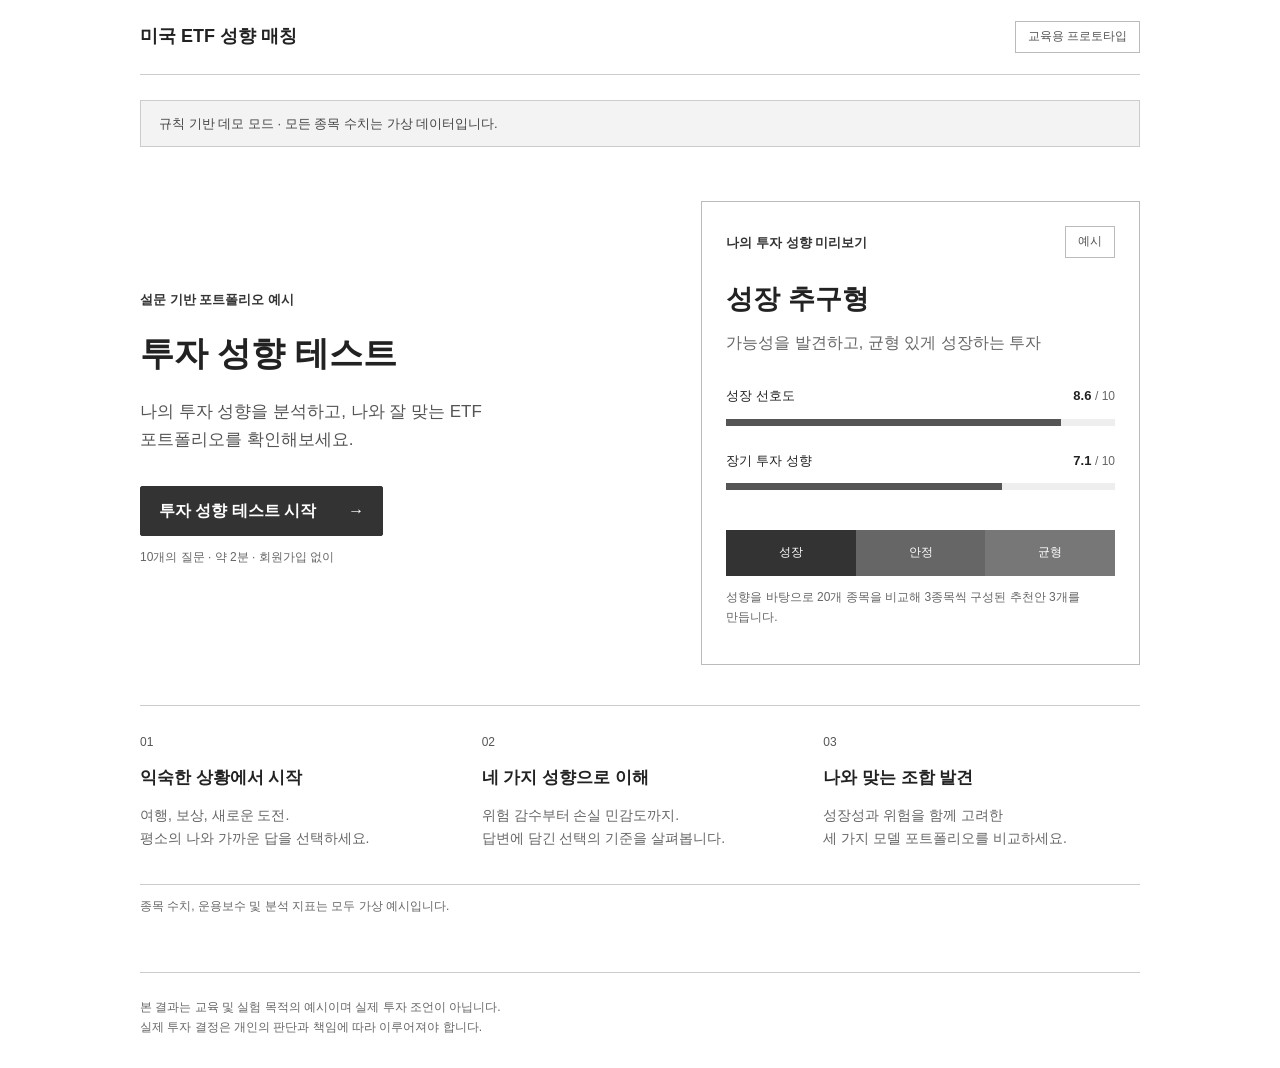
==== commit 13123b24: "Add files via upload" ====
--- a/index.html
+++ b/index.html
@@ -1,8 +1,8 @@
-<!doctype html><html lang="ko"><head><meta charset="utf-8"><meta name="viewport" content="width=device-width,initial-scale=1"><title>AI 투자 성향 매칭</title><meta name="description" content="10가지 일상 속 선택으로 알아보는 투자 성향과 교육용 모델 포트폴리오"><link rel="stylesheet" href="./static/css/style.css"><script defer src="./static/js/pages-data.js"></script><script defer src="./static/js/pages-logic.js"></script><script defer src="./static/js/pages.js"></script></head><body><header><a class="brand" href="#home"><span class="brand-mark">↗</span> AI 투자 성향 매칭</a><span class="pill">교육용 프로토타입</span></header><main><div class="notice">규칙 기반 데모 모드 · 모든 종목 수치는 가상 데이터입니다.</div><div id="view-home">
-<section class="hero"><div><span class="eyebrow">설문 기반 포트폴리오 예시</span><h1>투자 성향 테스트</h1><p class="lead">나의 투자 성향을 분석하고, 나와 잘 맞는 주식 포트폴리오를 확인해보세요.</p><a class="button" href="#test">투자 성향 테스트 시작 <span>→</span></a><p class="muted small">10개의 질문 · 약 2분 · 회원가입 없이</p></div>
+<!doctype html><html lang="ko"><head><meta charset="utf-8"><meta name="viewport" content="width=device-width,initial-scale=1"><title>미국 ETF 성향 매칭</title><meta name="description" content="10가지 일상 속 선택으로 알아보는 투자 성향과 교육용 모델 포트폴리오"><link rel="stylesheet" href="./static/css/style.css"><script defer src="./static/js/pages-data.js"></script><script defer src="./static/js/pages-logic.js"></script><script defer src="./static/js/pages.js"></script></head><body><header><a class="brand" href="#home"><span class="brand-mark">↗</span> 미국 ETF 성향 매칭</a><span class="pill">교육용 프로토타입</span></header><main><div class="notice">규칙 기반 데모 모드 · 모든 종목 수치는 가상 데이터입니다.</div><div id="view-home">
+<section class="hero"><div><span class="eyebrow">설문 기반 포트폴리오 예시</span><h1>투자 성향 테스트</h1><p class="lead">나의 투자 성향을 분석하고, 나와 잘 맞는 ETF 포트폴리오를 확인해보세요.</p><a class="button" href="#test">투자 성향 테스트 시작 <span>→</span></a><p class="muted small">10개의 질문 · 약 2분 · 회원가입 없이</p></div>
 <div class="preview card"><div class="row"><span class="eyebrow">나의 투자 성향 미리보기</span><span class="pill">예시</span></div><h2>성장 추구형</h2><p class="muted">가능성을 발견하고, 균형 있게 성장하는 투자</p><div class="sample-bars"><div><span>성장 선호도</span><b>8.6 <small>/ 10</small></b></div><progress max="10" value="8.6"></progress><div><span>장기 투자 성향</span><b>7.1 <small>/ 10</small></b></div><progress max="10" value="7.1"></progress></div><div class="mini-allocation"><span>성장</span><span>안정</span><span>균형</span></div><p class="small muted">성향을 바탕으로 20개 종목을 비교해 3종목씩 구성된 추천안 3개를 만듭니다.</p></div></section>
-<section class="features"><div><span>01</span><h3>익숙한 상황에서 시작</h3><p>여행, 보상, 새로운 도전.<br>평소의 나와 가까운 답을 선택하세요.</p></div><div><span>02</span><h3>네 가지 성향으로 이해</h3><p>위험 감수부터 손실 민감도까지.<br>답변에 담긴 선택의 기준을 살펴봅니다.</p></div><div><span>03</span><h3>나와 맞는 조합 발견</h3><p>성장성과 위험을 함께 고려한<br>세 가지 모델 포트폴리오를 비교하세요.</p></div></section><p class="small muted">종목 수치, 애널리스트 의견 및 목표가는 모두 가상 예시입니다.</p>
+<section class="features"><div><span>01</span><h3>익숙한 상황에서 시작</h3><p>여행, 보상, 새로운 도전.<br>평소의 나와 가까운 답을 선택하세요.</p></div><div><span>02</span><h3>네 가지 성향으로 이해</h3><p>위험 감수부터 손실 민감도까지.<br>답변에 담긴 선택의 기준을 살펴봅니다.</p></div><div><span>03</span><h3>나와 맞는 조합 발견</h3><p>성장성과 위험을 함께 고려한<br>세 가지 모델 포트폴리오를 비교하세요.</p></div></section><p class="small muted">종목 수치, 운용보수 및 분석 지표는 모두 가상 예시입니다.</p>
 </div><div id="view-test" hidden><section class="narrow"><div class="page-heading"><span class="eyebrow">나를 알아보는 10가지 선택</span><h1>평소의 나와<br>가장 가까운 답을 골라주세요.</h1><p class="muted">정답은 없어요. 편안하게 선택해주세요.</p></div><form id="quiz" class="card">
 <div class="row"><strong id="question-count">질문 1 / 10</strong><span class="muted small">투자 성향 테스트</span></div><progress id="quiz-progress" max="10" value="1"></progress>
 <fieldset data-question="0" ><legend>친구와 여행을 간다면 어떤 쪽이 더 끌리나요?</legend><label class="option"><input type="radio" name="q1" value="0"><span class="option-letter">A</span><span>일정과 숙소가 모두 확정된 편안한 여행</span></label><label class="option"><input type="radio" name="q1" value="1"><span class="option-letter">B</span><span>계획은 있지만 즉흥적인 선택도 가능한 여행</span></label><label class="option"><input type="radio" name="q1" value="2"><span class="option-letter">C</span><span>변수는 많지만 특별한 경험을 할 수 있는 여행</span></label></fieldset><fieldset data-question="1" hidden><legend>두 가지 이상의 보상 중 하나를 고를 수 있다면?</legend><label class="option"><input type="radio" name="q2" value="0"><span class="option-letter">A</span><span>무조건 5만 원</span></label><label class="option"><input type="radio" name="q2" value="1"><span class="option-letter">B</span><span>50% 확률로 12만 원</span></label><label class="option"><input type="radio" name="q2" value="2"><span class="option-letter">C</span><span>20% 확률로 30만 원</span></label></fieldset><fieldset data-question="2" hidden><legend>사고 싶은 10만 원짜리 물건이 6개월 뒤 7만 원이 된다면?</legend><label class="option"><input type="radio" name="q3" value="0"><span class="option-letter">A</span><span>지금 산다</span></label><label class="option"><input type="radio" name="q3" value="1"><span class="option-letter">B</span><span>조금 고민한다</span></label><label class="option"><input type="radio" name="q3" value="2"><span class="option-letter">C</span><span>6개월 기다린다</span></label></fieldset><fieldset data-question="3" hidden><legend>게임에서 아이템 강화에 실패하면 아이템이 사라질 수도 있다면?</legend><label class="option"><input type="radio" name="q4" value="0"><span class="option-letter">A</span><span>안전한 단계에서 멈춘다</span></label><label class="option"><input type="radio" name="q4" value="1"><span class="option-letter">B</span><span>성공 확률을 보고 몇 번 더 시도한다</span></label><label class="option"><input type="radio" name="q4" value="2"><span class="option-letter">C</span><span>성공하면 강해지므로 계속 도전한다</span></label></fieldset><fieldset data-question="4" hidden><legend>새로운 프로젝트를 고를 때 어떤 쪽이 더 끌리나요?</legend><label class="option"><input type="radio" name="q5" value="0"><span class="option-letter">A</span><span>결과가 예측 가능하고 안정적인 프로젝트</span></label><label class="option"><input type="radio" name="q5" value="1"><span class="option-letter">B</span><span>안정성과 가능성이 적당히 섞인 프로젝트</span></label><label class="option"><input type="radio" name="q5" value="2"><span class="option-letter">C</span><span>실패할 수 있지만 성공하면 크게 주목받는 프로젝트</span></label></fieldset><fieldset data-question="5" hidden><legend>100만 원을 받았는데 당장 쓸 필요는 없다면?</legend><label class="option"><input type="radio" name="q6" value="0"><span class="option-letter">A</span><span>언제든 사용할 수 있는 곳에 둔다</span></label><label class="option"><input type="radio" name="q6" value="1"><span class="option-letter">B</span><span>일부는 보관하고 일부는 장기적으로 묶는다</span></label><label class="option"><input type="radio" name="q6" value="2"><span class="option-letter">C</span><span>오래 기다려도 더 큰 보상을 기대하는 곳에 둔다</span></label></fieldset><fieldset data-question="6" hidden><legend>내가 선택한 것이 20% 정도 손해를 봤다면?</legend><label class="option"><input type="radio" name="q7" value="0"><span class="option-letter">A</span><span>더 큰 손실이 걱정되어 바로 정리한다</span></label><label class="option"><input type="radio" name="q7" value="1"><span class="option-letter">B</span><span>상황을 다시 확인한 후 결정한다</span></label><label class="option"><input type="radio" name="q7" value="2"><span class="option-letter">C</span><span>장기적인 가능성이 있다면 계속 기다린다</span></label></fieldset><fieldset data-question="7" hidden><legend>새로운 기술 제품이 출시되었을 때 나는?</legend><label class="option"><input type="radio" name="q8" value="0"><span class="option-letter">A</span><span>충분히 검증된 후 구매한다</span></label><label class="option"><input type="radio" name="q8" value="1"><span class="option-letter">B</span><span>후기와 평가를 본 뒤 구매한다</span></label><label class="option"><input type="radio" name="q8" value="2"><span class="option-letter">C</span><span>새로운 기술이면 초기부터 사용한다</span></label></fieldset><fieldset data-question="8" hidden><legend>직업을 고른다면 어떤 쪽이 더 끌리나요?</legend><label class="option"><input type="radio" name="q9" value="0"><span class="option-letter">A</span><span>연봉은 일정하지만 매우 안정적인 직업</span></label><label class="option"><input type="radio" name="q9" value="1"><span class="option-letter">B</span><span>안정성과 성과 보상이 적당히 섞인 직업</span></label><label class="option"><input type="radio" name="q9" value="2"><span class="option-letter">C</span><span>수입 변동은 크지만 성공하면 많이 벌 수 있는 직업</span></label></fieldset><fieldset data-question="9" hidden><legend>계획대로 일이 진행되지 않을 때 나는?</legend><label class="option"><input type="radio" name="q10" value="0"><span class="option-letter">A</span><span>최대한 원래 계획으로 돌아가려고 한다</span></label><label class="option"><input type="radio" name="q10" value="1"><span class="option-letter">B</span><span>상황을 보고 유연하게 수정한다</span></label><label class="option"><input type="radio" name="q10" value="2"><span class="option-letter">C</span><span>예상 밖의 변화도 새로운 기회라고 생각한다</span></label></fieldset>
-<div class="quiz-nav"><button class="secondary" type="button" id="previous" disabled>← 이전</button><button type="button" id="next">다음 질문 →</button></div><p id="quiz-error" class="error" role="alert"></p></form><p class="small muted">이 데모는 브라우저 안에서만 분석하며 답변을 외부로 전송하지 않습니다.<br>투자 예정 금액은 브라우저에서만 계산하며 전송하지 않습니다.</p><noscript>설문 진행을 위해 JavaScript를 활성화해주세요.</noscript></section></div><div id="view-analyzing" hidden><section class="narrow analysis card" id="analysis"><div class="spinner" aria-hidden="true"></div><span class="eyebrow">나의 선택을 연결하는 중</span><h1 id="analysis-title" aria-live="polite">투자 성향을 분석하고 있습니다...</h1><p class="muted">답변에 담긴 성향과 종목의 특성을 차근차근 비교합니다.</p><ol class="steps"><li id="stage-profile" class="active">투자 성향 분석 중</li><li id="stage-portfolio">주식 데이터 비교 및 포트폴리오 구성 대기</li></ol><progress id="analysis-progress" value="15" max="100"></progress><p class="small muted">규칙 기반 데모 분석을 진행하고 있습니다.</p><p id="analysis-error" class="error" role="alert"></p><a href="#test" class="secondary">테스트로 돌아가기</a></section></div><div id="view-result" hidden></div><noscript>테스트를 이용하려면 브라우저의 JavaScript를 활성화해주세요.</noscript></main><footer>본 결과는 교육 및 실험 목적의 예시이며 실제 투자 조언이 아닙니다.<br>실제 투자 결정은 개인의 판단과 책임에 따라 이루어져야 합니다.</footer></body></html>+<div class="quiz-nav"><button class="secondary" type="button" id="previous" disabled>← 이전</button><button type="button" id="next">다음 질문 →</button></div><p id="quiz-error" class="error" role="alert"></p></form><p class="small muted">이 데모는 브라우저 안에서만 분석하며 답변을 외부로 전송하지 않습니다.<br>투자 예정 금액은 브라우저에서만 계산하며 전송하지 않습니다.</p><noscript>설문 진행을 위해 JavaScript를 활성화해주세요.</noscript></section></div><div id="view-analyzing" hidden><section class="narrow analysis card" id="analysis"><div class="spinner" aria-hidden="true"></div><span class="eyebrow">나의 선택을 연결하는 중</span><h1 id="analysis-title" aria-live="polite">투자 성향을 분석하고 있습니다...</h1><p class="muted">답변에 담긴 성향과 종목의 특성을 차근차근 비교합니다.</p><ol class="steps"><li id="stage-profile" class="active">투자 성향 분석 중</li><li id="stage-portfolio">ETF 데이터 비교 및 포트폴리오 구성 대기</li></ol><progress id="analysis-progress" value="15" max="100"></progress><p class="small muted">규칙 기반 데모 분석을 진행하고 있습니다.</p><p id="analysis-error" class="error" role="alert"></p><a href="#test" class="secondary">테스트로 돌아가기</a></section></div><div id="view-result" hidden></div><noscript>테스트를 이용하려면 브라우저의 JavaScript를 활성화해주세요.</noscript></main><footer>본 결과는 교육 및 실험 목적의 예시이며 실제 투자 조언이 아닙니다.<br>실제 투자 결정은 개인의 판단과 책임에 따라 이루어져야 합니다.</footer></body></html>
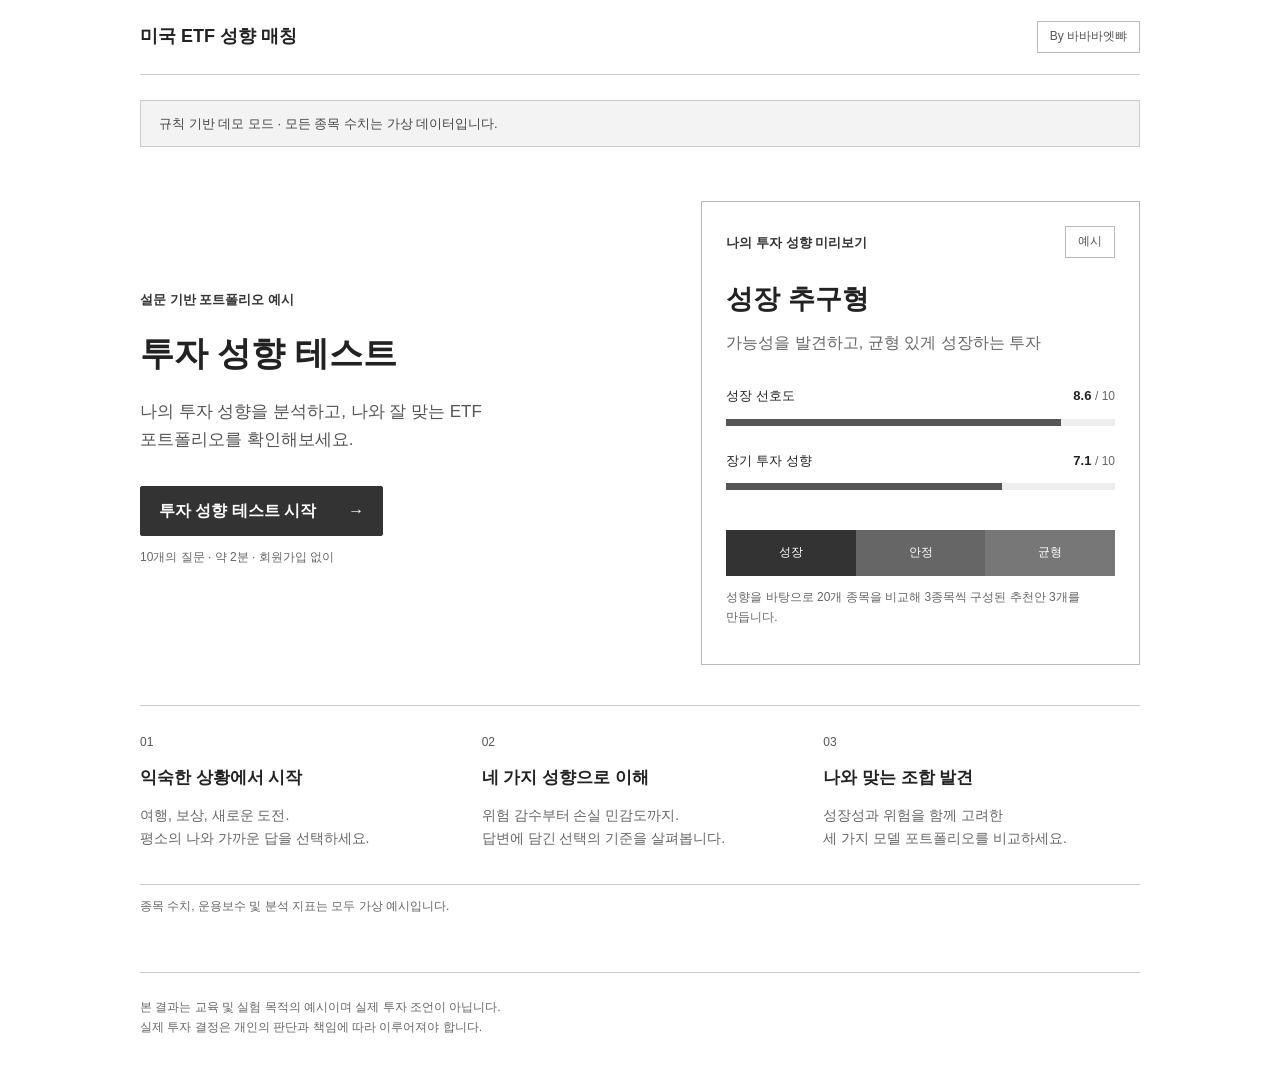
==== commit 2d1cfe84: "Update index.html" ====
--- a/index.html
+++ b/index.html
@@ -1,8 +1,8 @@
-<!doctype html><html lang="ko"><head><meta charset="utf-8"><meta name="viewport" content="width=device-width,initial-scale=1"><title>미국 ETF 성향 매칭</title><meta name="description" content="10가지 일상 속 선택으로 알아보는 투자 성향과 교육용 모델 포트폴리오"><link rel="stylesheet" href="./static/css/style.css"><script defer src="./static/js/pages-data.js"></script><script defer src="./static/js/pages-logic.js"></script><script defer src="./static/js/pages.js"></script></head><body><header><a class="brand" href="#home"><span class="brand-mark">↗</span> 미국 ETF 성향 매칭</a><span class="pill">교육용 프로토타입</span></header><main><div class="notice">규칙 기반 데모 모드 · 모든 종목 수치는 가상 데이터입니다.</div><div id="view-home">
+<!doctype html><html lang="ko"><head><meta charset="utf-8"><meta name="viewport" content="width=device-width,initial-scale=1"><title>미국 ETF 성향 매칭</title><meta name="description" content="10가지 일상 속 선택으로 알아보는 투자 성향과 교육용 모델 포트폴리오"><link rel="stylesheet" href="./static/css/style.css"><script defer src="./static/js/pages-data.js"></script><script defer src="./static/js/pages-logic.js"></script><script defer src="./static/js/pages.js"></script></head><body><header><a class="brand" href="#home"><span class="brand-mark">↗</span> 미국 ETF 성향 매칭</a><span class="pill">By 바바바엣뺘</span></header><main><div class="notice">규칙 기반 데모 모드 · 모든 종목 수치는 가상 데이터입니다.</div><div id="view-home">
 <section class="hero"><div><span class="eyebrow">설문 기반 포트폴리오 예시</span><h1>투자 성향 테스트</h1><p class="lead">나의 투자 성향을 분석하고, 나와 잘 맞는 ETF 포트폴리오를 확인해보세요.</p><a class="button" href="#test">투자 성향 테스트 시작 <span>→</span></a><p class="muted small">10개의 질문 · 약 2분 · 회원가입 없이</p></div>
 <div class="preview card"><div class="row"><span class="eyebrow">나의 투자 성향 미리보기</span><span class="pill">예시</span></div><h2>성장 추구형</h2><p class="muted">가능성을 발견하고, 균형 있게 성장하는 투자</p><div class="sample-bars"><div><span>성장 선호도</span><b>8.6 <small>/ 10</small></b></div><progress max="10" value="8.6"></progress><div><span>장기 투자 성향</span><b>7.1 <small>/ 10</small></b></div><progress max="10" value="7.1"></progress></div><div class="mini-allocation"><span>성장</span><span>안정</span><span>균형</span></div><p class="small muted">성향을 바탕으로 20개 종목을 비교해 3종목씩 구성된 추천안 3개를 만듭니다.</p></div></section>
 <section class="features"><div><span>01</span><h3>익숙한 상황에서 시작</h3><p>여행, 보상, 새로운 도전.<br>평소의 나와 가까운 답을 선택하세요.</p></div><div><span>02</span><h3>네 가지 성향으로 이해</h3><p>위험 감수부터 손실 민감도까지.<br>답변에 담긴 선택의 기준을 살펴봅니다.</p></div><div><span>03</span><h3>나와 맞는 조합 발견</h3><p>성장성과 위험을 함께 고려한<br>세 가지 모델 포트폴리오를 비교하세요.</p></div></section><p class="small muted">종목 수치, 운용보수 및 분석 지표는 모두 가상 예시입니다.</p>
 </div><div id="view-test" hidden><section class="narrow"><div class="page-heading"><span class="eyebrow">나를 알아보는 10가지 선택</span><h1>평소의 나와<br>가장 가까운 답을 골라주세요.</h1><p class="muted">정답은 없어요. 편안하게 선택해주세요.</p></div><form id="quiz" class="card">
 <div class="row"><strong id="question-count">질문 1 / 10</strong><span class="muted small">투자 성향 테스트</span></div><progress id="quiz-progress" max="10" value="1"></progress>
 <fieldset data-question="0" ><legend>친구와 여행을 간다면 어떤 쪽이 더 끌리나요?</legend><label class="option"><input type="radio" name="q1" value="0"><span class="option-letter">A</span><span>일정과 숙소가 모두 확정된 편안한 여행</span></label><label class="option"><input type="radio" name="q1" value="1"><span class="option-letter">B</span><span>계획은 있지만 즉흥적인 선택도 가능한 여행</span></label><label class="option"><input type="radio" name="q1" value="2"><span class="option-letter">C</span><span>변수는 많지만 특별한 경험을 할 수 있는 여행</span></label></fieldset><fieldset data-question="1" hidden><legend>두 가지 이상의 보상 중 하나를 고를 수 있다면?</legend><label class="option"><input type="radio" name="q2" value="0"><span class="option-letter">A</span><span>무조건 5만 원</span></label><label class="option"><input type="radio" name="q2" value="1"><span class="option-letter">B</span><span>50% 확률로 12만 원</span></label><label class="option"><input type="radio" name="q2" value="2"><span class="option-letter">C</span><span>20% 확률로 30만 원</span></label></fieldset><fieldset data-question="2" hidden><legend>사고 싶은 10만 원짜리 물건이 6개월 뒤 7만 원이 된다면?</legend><label class="option"><input type="radio" name="q3" value="0"><span class="option-letter">A</span><span>지금 산다</span></label><label class="option"><input type="radio" name="q3" value="1"><span class="option-letter">B</span><span>조금 고민한다</span></label><label class="option"><input type="radio" name="q3" value="2"><span class="option-letter">C</span><span>6개월 기다린다</span></label></fieldset><fieldset data-question="3" hidden><legend>게임에서 아이템 강화에 실패하면 아이템이 사라질 수도 있다면?</legend><label class="option"><input type="radio" name="q4" value="0"><span class="option-letter">A</span><span>안전한 단계에서 멈춘다</span></label><label class="option"><input type="radio" name="q4" value="1"><span class="option-letter">B</span><span>성공 확률을 보고 몇 번 더 시도한다</span></label><label class="option"><input type="radio" name="q4" value="2"><span class="option-letter">C</span><span>성공하면 강해지므로 계속 도전한다</span></label></fieldset><fieldset data-question="4" hidden><legend>새로운 프로젝트를 고를 때 어떤 쪽이 더 끌리나요?</legend><label class="option"><input type="radio" name="q5" value="0"><span class="option-letter">A</span><span>결과가 예측 가능하고 안정적인 프로젝트</span></label><label class="option"><input type="radio" name="q5" value="1"><span class="option-letter">B</span><span>안정성과 가능성이 적당히 섞인 프로젝트</span></label><label class="option"><input type="radio" name="q5" value="2"><span class="option-letter">C</span><span>실패할 수 있지만 성공하면 크게 주목받는 프로젝트</span></label></fieldset><fieldset data-question="5" hidden><legend>100만 원을 받았는데 당장 쓸 필요는 없다면?</legend><label class="option"><input type="radio" name="q6" value="0"><span class="option-letter">A</span><span>언제든 사용할 수 있는 곳에 둔다</span></label><label class="option"><input type="radio" name="q6" value="1"><span class="option-letter">B</span><span>일부는 보관하고 일부는 장기적으로 묶는다</span></label><label class="option"><input type="radio" name="q6" value="2"><span class="option-letter">C</span><span>오래 기다려도 더 큰 보상을 기대하는 곳에 둔다</span></label></fieldset><fieldset data-question="6" hidden><legend>내가 선택한 것이 20% 정도 손해를 봤다면?</legend><label class="option"><input type="radio" name="q7" value="0"><span class="option-letter">A</span><span>더 큰 손실이 걱정되어 바로 정리한다</span></label><label class="option"><input type="radio" name="q7" value="1"><span class="option-letter">B</span><span>상황을 다시 확인한 후 결정한다</span></label><label class="option"><input type="radio" name="q7" value="2"><span class="option-letter">C</span><span>장기적인 가능성이 있다면 계속 기다린다</span></label></fieldset><fieldset data-question="7" hidden><legend>새로운 기술 제품이 출시되었을 때 나는?</legend><label class="option"><input type="radio" name="q8" value="0"><span class="option-letter">A</span><span>충분히 검증된 후 구매한다</span></label><label class="option"><input type="radio" name="q8" value="1"><span class="option-letter">B</span><span>후기와 평가를 본 뒤 구매한다</span></label><label class="option"><input type="radio" name="q8" value="2"><span class="option-letter">C</span><span>새로운 기술이면 초기부터 사용한다</span></label></fieldset><fieldset data-question="8" hidden><legend>직업을 고른다면 어떤 쪽이 더 끌리나요?</legend><label class="option"><input type="radio" name="q9" value="0"><span class="option-letter">A</span><span>연봉은 일정하지만 매우 안정적인 직업</span></label><label class="option"><input type="radio" name="q9" value="1"><span class="option-letter">B</span><span>안정성과 성과 보상이 적당히 섞인 직업</span></label><label class="option"><input type="radio" name="q9" value="2"><span class="option-letter">C</span><span>수입 변동은 크지만 성공하면 많이 벌 수 있는 직업</span></label></fieldset><fieldset data-question="9" hidden><legend>계획대로 일이 진행되지 않을 때 나는?</legend><label class="option"><input type="radio" name="q10" value="0"><span class="option-letter">A</span><span>최대한 원래 계획으로 돌아가려고 한다</span></label><label class="option"><input type="radio" name="q10" value="1"><span class="option-letter">B</span><span>상황을 보고 유연하게 수정한다</span></label><label class="option"><input type="radio" name="q10" value="2"><span class="option-letter">C</span><span>예상 밖의 변화도 새로운 기회라고 생각한다</span></label></fieldset>
-<div class="quiz-nav"><button class="secondary" type="button" id="previous" disabled>← 이전</button><button type="button" id="next">다음 질문 →</button></div><p id="quiz-error" class="error" role="alert"></p></form><p class="small muted">이 데모는 브라우저 안에서만 분석하며 답변을 외부로 전송하지 않습니다.<br>투자 예정 금액은 브라우저에서만 계산하며 전송하지 않습니다.</p><noscript>설문 진행을 위해 JavaScript를 활성화해주세요.</noscript></section></div><div id="view-analyzing" hidden><section class="narrow analysis card" id="analysis"><div class="spinner" aria-hidden="true"></div><span class="eyebrow">나의 선택을 연결하는 중</span><h1 id="analysis-title" aria-live="polite">투자 성향을 분석하고 있습니다...</h1><p class="muted">답변에 담긴 성향과 종목의 특성을 차근차근 비교합니다.</p><ol class="steps"><li id="stage-profile" class="active">투자 성향 분석 중</li><li id="stage-portfolio">ETF 데이터 비교 및 포트폴리오 구성 대기</li></ol><progress id="analysis-progress" value="15" max="100"></progress><p class="small muted">규칙 기반 데모 분석을 진행하고 있습니다.</p><p id="analysis-error" class="error" role="alert"></p><a href="#test" class="secondary">테스트로 돌아가기</a></section></div><div id="view-result" hidden></div><noscript>테스트를 이용하려면 브라우저의 JavaScript를 활성화해주세요.</noscript></main><footer>본 결과는 교육 및 실험 목적의 예시이며 실제 투자 조언이 아닙니다.<br>실제 투자 결정은 개인의 판단과 책임에 따라 이루어져야 합니다.</footer></body></html>+<div class="quiz-nav"><button class="secondary" type="button" id="previous" disabled>← 이전</button><button type="button" id="next">다음 질문 →</button></div><p id="quiz-error" class="error" role="alert"></p></form><p class="small muted">이 데모는 브라우저 안에서만 분석하며 답변을 외부로 전송하지 않습니다.<br>투자 예정 금액은 브라우저에서만 계산하며 전송하지 않습니다.</p><noscript>설문 진행을 위해 JavaScript를 활성화해주세요.</noscript></section></div><div id="view-analyzing" hidden><section class="narrow analysis card" id="analysis"><div class="spinner" aria-hidden="true"></div><span class="eyebrow">나의 선택을 연결하는 중</span><h1 id="analysis-title" aria-live="polite">투자 성향을 분석하고 있습니다...</h1><p class="muted">답변에 담긴 성향과 종목의 특성을 차근차근 비교합니다.</p><ol class="steps"><li id="stage-profile" class="active">투자 성향 분석 중</li><li id="stage-portfolio">ETF 데이터 비교 및 포트폴리오 구성 대기</li></ol><progress id="analysis-progress" value="15" max="100"></progress><p class="small muted">규칙 기반 데모 분석을 진행하고 있습니다.</p><p id="analysis-error" class="error" role="alert"></p><a href="#test" class="secondary">테스트로 돌아가기</a></section></div><div id="view-result" hidden></div><noscript>테스트를 이용하려면 브라우저의 JavaScript를 활성화해주세요.</noscript></main><footer>본 결과는 교육 및 실험 목적의 예시이며 실제 투자 조언이 아닙니다.<br>실제 투자 결정은 개인의 판단과 책임에 따라 이루어져야 합니다.</footer></body></html>
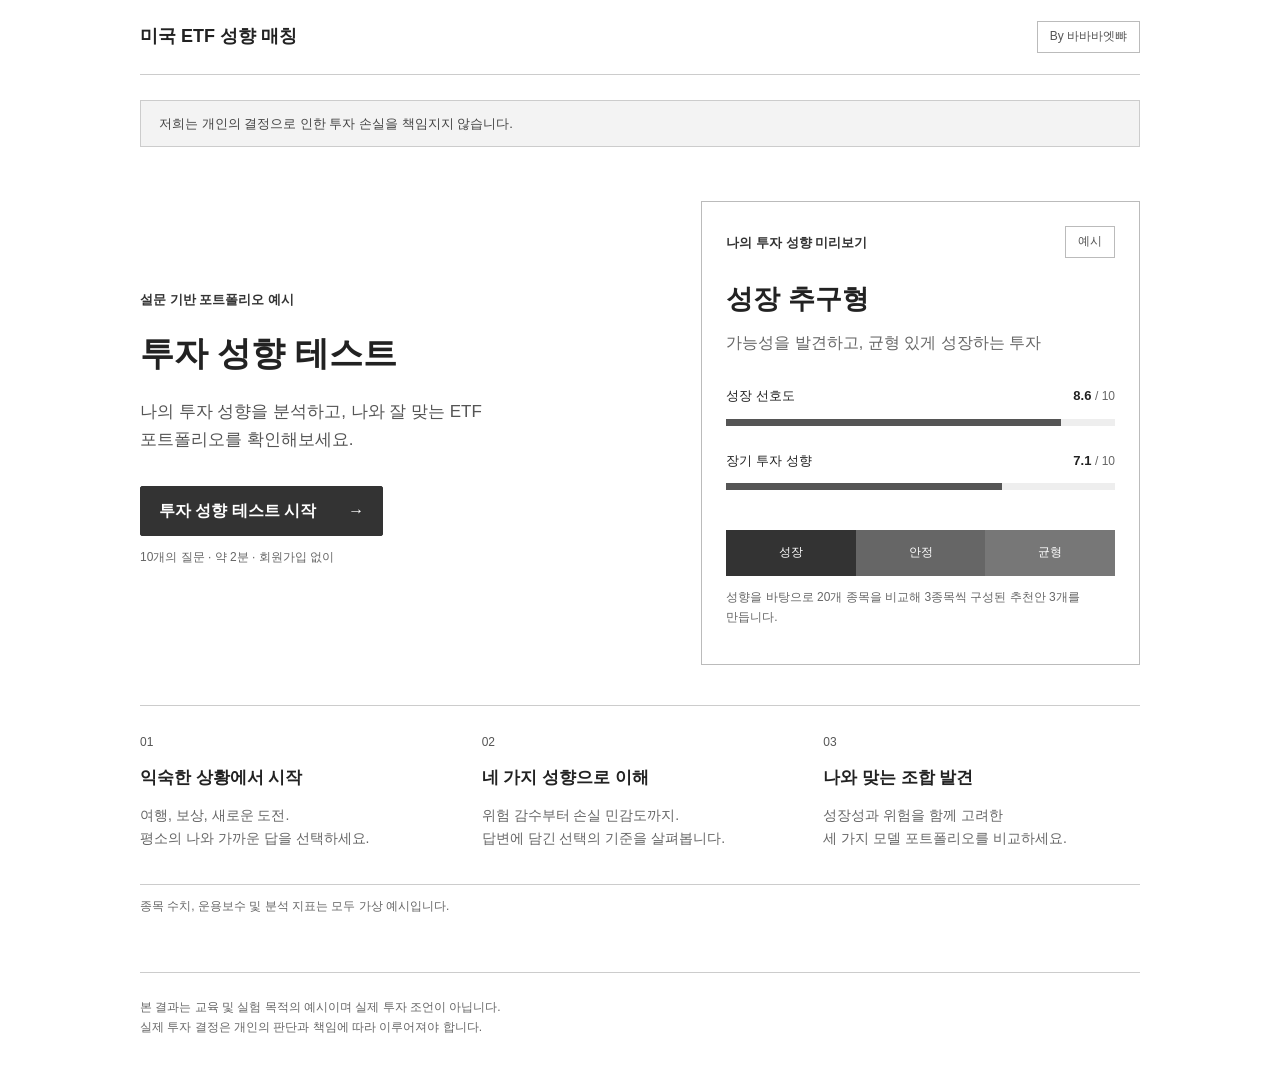
==== commit 3fa50636: "Update index.html" ====
--- a/index.html
+++ b/index.html
@@ -1,4 +1,4 @@
-<!doctype html><html lang="ko"><head><meta charset="utf-8"><meta name="viewport" content="width=device-width,initial-scale=1"><title>미국 ETF 성향 매칭</title><meta name="description" content="10가지 일상 속 선택으로 알아보는 투자 성향과 교육용 모델 포트폴리오"><link rel="stylesheet" href="./static/css/style.css"><script defer src="./static/js/pages-data.js"></script><script defer src="./static/js/pages-logic.js"></script><script defer src="./static/js/pages.js"></script></head><body><header><a class="brand" href="#home"><span class="brand-mark">↗</span> 미국 ETF 성향 매칭</a><span class="pill">By 바바바엣뺘</span></header><main><div class="notice">규칙 기반 데모 모드 · 모든 종목 수치는 가상 데이터입니다.</div><div id="view-home">
+<!doctype html><html lang="ko"><head><meta charset="utf-8"><meta name="viewport" content="width=device-width,initial-scale=1"><title>미국 ETF 성향 매칭</title><meta name="description" content="10가지 일상 속 선택으로 알아보는 투자 성향과 교육용 모델 포트폴리오"><link rel="stylesheet" href="./static/css/style.css"><script defer src="./static/js/pages-data.js"></script><script defer src="./static/js/pages-logic.js"></script><script defer src="./static/js/pages.js"></script></head><body><header><a class="brand" href="#home"><span class="brand-mark">↗</span> 미국 ETF 성향 매칭</a><span class="pill">By 바바바엣뺘</span></header><main><div class="notice">저희는 개인의 결정으로 인한 투자 손실을 책임지지 않습니다.</div><div id="view-home">
 <section class="hero"><div><span class="eyebrow">설문 기반 포트폴리오 예시</span><h1>투자 성향 테스트</h1><p class="lead">나의 투자 성향을 분석하고, 나와 잘 맞는 ETF 포트폴리오를 확인해보세요.</p><a class="button" href="#test">투자 성향 테스트 시작 <span>→</span></a><p class="muted small">10개의 질문 · 약 2분 · 회원가입 없이</p></div>
 <div class="preview card"><div class="row"><span class="eyebrow">나의 투자 성향 미리보기</span><span class="pill">예시</span></div><h2>성장 추구형</h2><p class="muted">가능성을 발견하고, 균형 있게 성장하는 투자</p><div class="sample-bars"><div><span>성장 선호도</span><b>8.6 <small>/ 10</small></b></div><progress max="10" value="8.6"></progress><div><span>장기 투자 성향</span><b>7.1 <small>/ 10</small></b></div><progress max="10" value="7.1"></progress></div><div class="mini-allocation"><span>성장</span><span>안정</span><span>균형</span></div><p class="small muted">성향을 바탕으로 20개 종목을 비교해 3종목씩 구성된 추천안 3개를 만듭니다.</p></div></section>
 <section class="features"><div><span>01</span><h3>익숙한 상황에서 시작</h3><p>여행, 보상, 새로운 도전.<br>평소의 나와 가까운 답을 선택하세요.</p></div><div><span>02</span><h3>네 가지 성향으로 이해</h3><p>위험 감수부터 손실 민감도까지.<br>답변에 담긴 선택의 기준을 살펴봅니다.</p></div><div><span>03</span><h3>나와 맞는 조합 발견</h3><p>성장성과 위험을 함께 고려한<br>세 가지 모델 포트폴리오를 비교하세요.</p></div></section><p class="small muted">종목 수치, 운용보수 및 분석 지표는 모두 가상 예시입니다.</p>
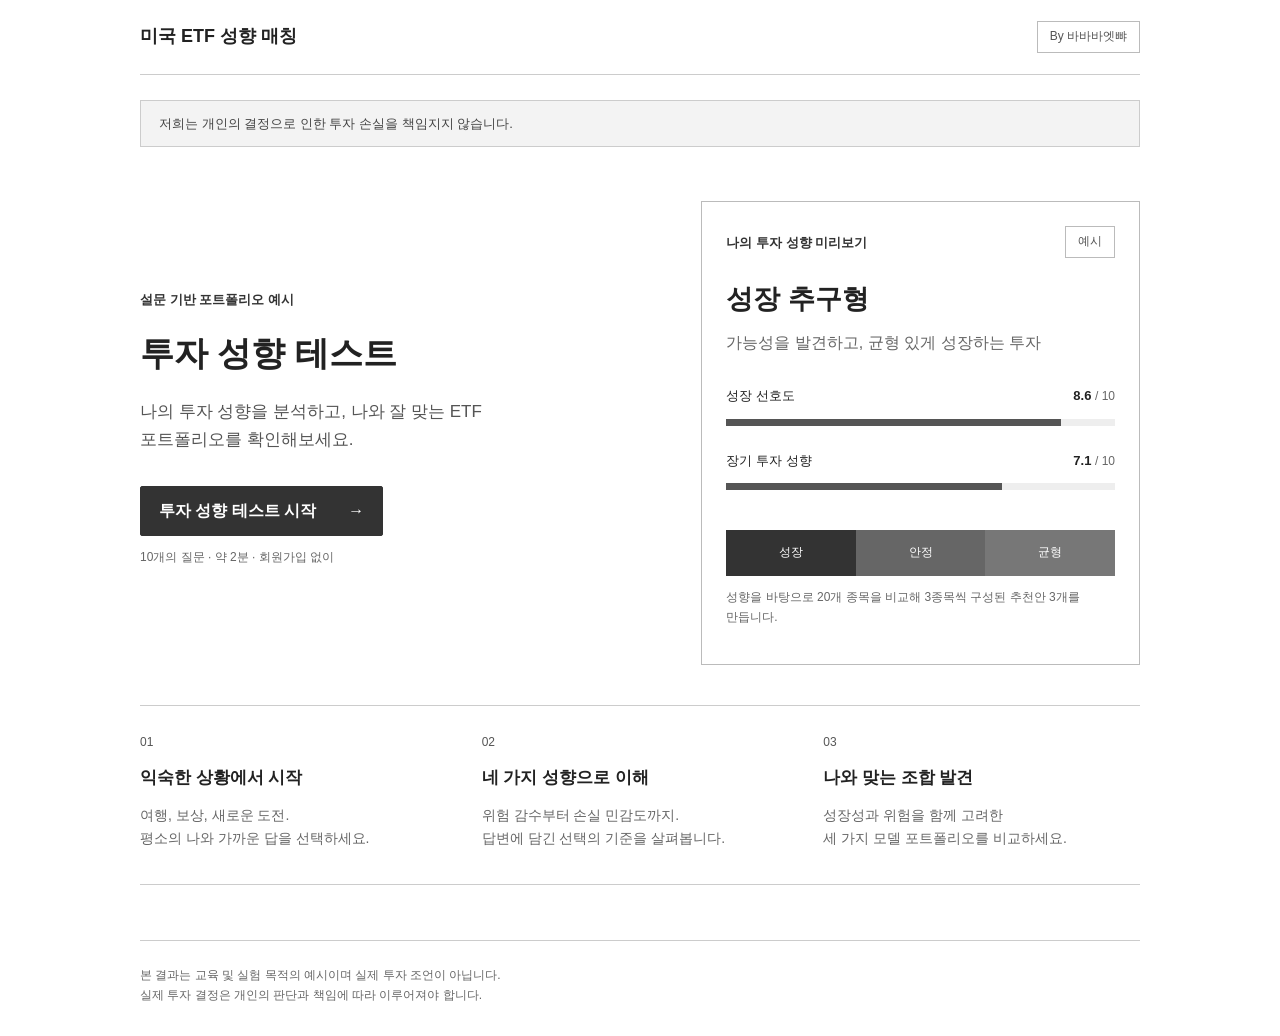
==== commit a3c728d8: "Update index.html" ====
--- a/index.html
+++ b/index.html
@@ -1,8 +1,8 @@
 <!doctype html><html lang="ko"><head><meta charset="utf-8"><meta name="viewport" content="width=device-width,initial-scale=1"><title>미국 ETF 성향 매칭</title><meta name="description" content="10가지 일상 속 선택으로 알아보는 투자 성향과 교육용 모델 포트폴리오"><link rel="stylesheet" href="./static/css/style.css"><script defer src="./static/js/pages-data.js"></script><script defer src="./static/js/pages-logic.js"></script><script defer src="./static/js/pages.js"></script></head><body><header><a class="brand" href="#home"><span class="brand-mark">↗</span> 미국 ETF 성향 매칭</a><span class="pill">By 바바바엣뺘</span></header><main><div class="notice">저희는 개인의 결정으로 인한 투자 손실을 책임지지 않습니다.</div><div id="view-home">
 <section class="hero"><div><span class="eyebrow">설문 기반 포트폴리오 예시</span><h1>투자 성향 테스트</h1><p class="lead">나의 투자 성향을 분석하고, 나와 잘 맞는 ETF 포트폴리오를 확인해보세요.</p><a class="button" href="#test">투자 성향 테스트 시작 <span>→</span></a><p class="muted small">10개의 질문 · 약 2분 · 회원가입 없이</p></div>
 <div class="preview card"><div class="row"><span class="eyebrow">나의 투자 성향 미리보기</span><span class="pill">예시</span></div><h2>성장 추구형</h2><p class="muted">가능성을 발견하고, 균형 있게 성장하는 투자</p><div class="sample-bars"><div><span>성장 선호도</span><b>8.6 <small>/ 10</small></b></div><progress max="10" value="8.6"></progress><div><span>장기 투자 성향</span><b>7.1 <small>/ 10</small></b></div><progress max="10" value="7.1"></progress></div><div class="mini-allocation"><span>성장</span><span>안정</span><span>균형</span></div><p class="small muted">성향을 바탕으로 20개 종목을 비교해 3종목씩 구성된 추천안 3개를 만듭니다.</p></div></section>
-<section class="features"><div><span>01</span><h3>익숙한 상황에서 시작</h3><p>여행, 보상, 새로운 도전.<br>평소의 나와 가까운 답을 선택하세요.</p></div><div><span>02</span><h3>네 가지 성향으로 이해</h3><p>위험 감수부터 손실 민감도까지.<br>답변에 담긴 선택의 기준을 살펴봅니다.</p></div><div><span>03</span><h3>나와 맞는 조합 발견</h3><p>성장성과 위험을 함께 고려한<br>세 가지 모델 포트폴리오를 비교하세요.</p></div></section><p class="small muted">종목 수치, 운용보수 및 분석 지표는 모두 가상 예시입니다.</p>
+<section class="features"><div><span>01</span><h3>익숙한 상황에서 시작</h3><p>여행, 보상, 새로운 도전.<br>평소의 나와 가까운 답을 선택하세요.</p></div><div><span>02</span><h3>네 가지 성향으로 이해</h3><p>위험 감수부터 손실 민감도까지.<br>답변에 담긴 선택의 기준을 살펴봅니다.</p></div><div><span>03</span><h3>나와 맞는 조합 발견</h3><p>성장성과 위험을 함께 고려한<br>세 가지 모델 포트폴리오를 비교하세요.</p></div></section><p class="small muted"></p>
 </div><div id="view-test" hidden><section class="narrow"><div class="page-heading"><span class="eyebrow">나를 알아보는 10가지 선택</span><h1>평소의 나와<br>가장 가까운 답을 골라주세요.</h1><p class="muted">정답은 없어요. 편안하게 선택해주세요.</p></div><form id="quiz" class="card">
 <div class="row"><strong id="question-count">질문 1 / 10</strong><span class="muted small">투자 성향 테스트</span></div><progress id="quiz-progress" max="10" value="1"></progress>
 <fieldset data-question="0" ><legend>친구와 여행을 간다면 어떤 쪽이 더 끌리나요?</legend><label class="option"><input type="radio" name="q1" value="0"><span class="option-letter">A</span><span>일정과 숙소가 모두 확정된 편안한 여행</span></label><label class="option"><input type="radio" name="q1" value="1"><span class="option-letter">B</span><span>계획은 있지만 즉흥적인 선택도 가능한 여행</span></label><label class="option"><input type="radio" name="q1" value="2"><span class="option-letter">C</span><span>변수는 많지만 특별한 경험을 할 수 있는 여행</span></label></fieldset><fieldset data-question="1" hidden><legend>두 가지 이상의 보상 중 하나를 고를 수 있다면?</legend><label class="option"><input type="radio" name="q2" value="0"><span class="option-letter">A</span><span>무조건 5만 원</span></label><label class="option"><input type="radio" name="q2" value="1"><span class="option-letter">B</span><span>50% 확률로 12만 원</span></label><label class="option"><input type="radio" name="q2" value="2"><span class="option-letter">C</span><span>20% 확률로 30만 원</span></label></fieldset><fieldset data-question="2" hidden><legend>사고 싶은 10만 원짜리 물건이 6개월 뒤 7만 원이 된다면?</legend><label class="option"><input type="radio" name="q3" value="0"><span class="option-letter">A</span><span>지금 산다</span></label><label class="option"><input type="radio" name="q3" value="1"><span class="option-letter">B</span><span>조금 고민한다</span></label><label class="option"><input type="radio" name="q3" value="2"><span class="option-letter">C</span><span>6개월 기다린다</span></label></fieldset><fieldset data-question="3" hidden><legend>게임에서 아이템 강화에 실패하면 아이템이 사라질 수도 있다면?</legend><label class="option"><input type="radio" name="q4" value="0"><span class="option-letter">A</span><span>안전한 단계에서 멈춘다</span></label><label class="option"><input type="radio" name="q4" value="1"><span class="option-letter">B</span><span>성공 확률을 보고 몇 번 더 시도한다</span></label><label class="option"><input type="radio" name="q4" value="2"><span class="option-letter">C</span><span>성공하면 강해지므로 계속 도전한다</span></label></fieldset><fieldset data-question="4" hidden><legend>새로운 프로젝트를 고를 때 어떤 쪽이 더 끌리나요?</legend><label class="option"><input type="radio" name="q5" value="0"><span class="option-letter">A</span><span>결과가 예측 가능하고 안정적인 프로젝트</span></label><label class="option"><input type="radio" name="q5" value="1"><span class="option-letter">B</span><span>안정성과 가능성이 적당히 섞인 프로젝트</span></label><label class="option"><input type="radio" name="q5" value="2"><span class="option-letter">C</span><span>실패할 수 있지만 성공하면 크게 주목받는 프로젝트</span></label></fieldset><fieldset data-question="5" hidden><legend>100만 원을 받았는데 당장 쓸 필요는 없다면?</legend><label class="option"><input type="radio" name="q6" value="0"><span class="option-letter">A</span><span>언제든 사용할 수 있는 곳에 둔다</span></label><label class="option"><input type="radio" name="q6" value="1"><span class="option-letter">B</span><span>일부는 보관하고 일부는 장기적으로 묶는다</span></label><label class="option"><input type="radio" name="q6" value="2"><span class="option-letter">C</span><span>오래 기다려도 더 큰 보상을 기대하는 곳에 둔다</span></label></fieldset><fieldset data-question="6" hidden><legend>내가 선택한 것이 20% 정도 손해를 봤다면?</legend><label class="option"><input type="radio" name="q7" value="0"><span class="option-letter">A</span><span>더 큰 손실이 걱정되어 바로 정리한다</span></label><label class="option"><input type="radio" name="q7" value="1"><span class="option-letter">B</span><span>상황을 다시 확인한 후 결정한다</span></label><label class="option"><input type="radio" name="q7" value="2"><span class="option-letter">C</span><span>장기적인 가능성이 있다면 계속 기다린다</span></label></fieldset><fieldset data-question="7" hidden><legend>새로운 기술 제품이 출시되었을 때 나는?</legend><label class="option"><input type="radio" name="q8" value="0"><span class="option-letter">A</span><span>충분히 검증된 후 구매한다</span></label><label class="option"><input type="radio" name="q8" value="1"><span class="option-letter">B</span><span>후기와 평가를 본 뒤 구매한다</span></label><label class="option"><input type="radio" name="q8" value="2"><span class="option-letter">C</span><span>새로운 기술이면 초기부터 사용한다</span></label></fieldset><fieldset data-question="8" hidden><legend>직업을 고른다면 어떤 쪽이 더 끌리나요?</legend><label class="option"><input type="radio" name="q9" value="0"><span class="option-letter">A</span><span>연봉은 일정하지만 매우 안정적인 직업</span></label><label class="option"><input type="radio" name="q9" value="1"><span class="option-letter">B</span><span>안정성과 성과 보상이 적당히 섞인 직업</span></label><label class="option"><input type="radio" name="q9" value="2"><span class="option-letter">C</span><span>수입 변동은 크지만 성공하면 많이 벌 수 있는 직업</span></label></fieldset><fieldset data-question="9" hidden><legend>계획대로 일이 진행되지 않을 때 나는?</legend><label class="option"><input type="radio" name="q10" value="0"><span class="option-letter">A</span><span>최대한 원래 계획으로 돌아가려고 한다</span></label><label class="option"><input type="radio" name="q10" value="1"><span class="option-letter">B</span><span>상황을 보고 유연하게 수정한다</span></label><label class="option"><input type="radio" name="q10" value="2"><span class="option-letter">C</span><span>예상 밖의 변화도 새로운 기회라고 생각한다</span></label></fieldset>
-<div class="quiz-nav"><button class="secondary" type="button" id="previous" disabled>← 이전</button><button type="button" id="next">다음 질문 →</button></div><p id="quiz-error" class="error" role="alert"></p></form><p class="small muted">이 데모는 브라우저 안에서만 분석하며 답변을 외부로 전송하지 않습니다.<br>투자 예정 금액은 브라우저에서만 계산하며 전송하지 않습니다.</p><noscript>설문 진행을 위해 JavaScript를 활성화해주세요.</noscript></section></div><div id="view-analyzing" hidden><section class="narrow analysis card" id="analysis"><div class="spinner" aria-hidden="true"></div><span class="eyebrow">나의 선택을 연결하는 중</span><h1 id="analysis-title" aria-live="polite">투자 성향을 분석하고 있습니다...</h1><p class="muted">답변에 담긴 성향과 종목의 특성을 차근차근 비교합니다.</p><ol class="steps"><li id="stage-profile" class="active">투자 성향 분석 중</li><li id="stage-portfolio">ETF 데이터 비교 및 포트폴리오 구성 대기</li></ol><progress id="analysis-progress" value="15" max="100"></progress><p class="small muted">규칙 기반 데모 분석을 진행하고 있습니다.</p><p id="analysis-error" class="error" role="alert"></p><a href="#test" class="secondary">테스트로 돌아가기</a></section></div><div id="view-result" hidden></div><noscript>테스트를 이용하려면 브라우저의 JavaScript를 활성화해주세요.</noscript></main><footer>본 결과는 교육 및 실험 목적의 예시이며 실제 투자 조언이 아닙니다.<br>실제 투자 결정은 개인의 판단과 책임에 따라 이루어져야 합니다.</footer></body></html>
+<div class="quiz-nav"><button class="secondary" type="button" id="previous" disabled>← 이전</button><button type="button" id="next">다음 질문 →</button></div><p id="quiz-error" class="error" role="alert"></p></form><p class="small muted">이 데모는 브라우저 안에서만 분석하며 답변을 외부로 전송하지 않습니다.<br>투자 예정 금액은 브라우저에서만 계산하며 전송하지 않습니다.</p><noscript>설문 진행을 위해 JavaScript를 활성화해주세요.</noscript></section></div><div id="view-analyzing" hidden><section class="narrow analysis card" id="analysis"><div class="spinner" aria-hidden="true"></div><span class="eyebrow">나의 선택을 연결하는 중</span><h1 id="analysis-title" aria-live="polite">투자 성향을 분석하고 있습니다...</h1><p class="muted">답변에 담긴 성향과 종목의 특성을 차근차근 비교합니다.</p><ol class="steps"><li id="stage-profile" class="active">투자 성향 분석 중</li><li id="stage-portfolio">ETF 데이터 비교 및 포트폴리오 구성 대기</li></ol><progress id="analysis-progress" value="15" max="100"></progress><p class="small muted">분석 진행 중</p><p id="analysis-error" class="error" role="alert"></p><a href="#test" class="secondary">테스트로 돌아가기</a></section></div><div id="view-result" hidden></div><noscript>테스트를 이용하려면 브라우저의 JavaScript를 활성화해주세요.</noscript></main><footer>본 결과는 교육 및 실험 목적의 예시이며 실제 투자 조언이 아닙니다.<br>실제 투자 결정은 개인의 판단과 책임에 따라 이루어져야 합니다.</footer></body></html>
